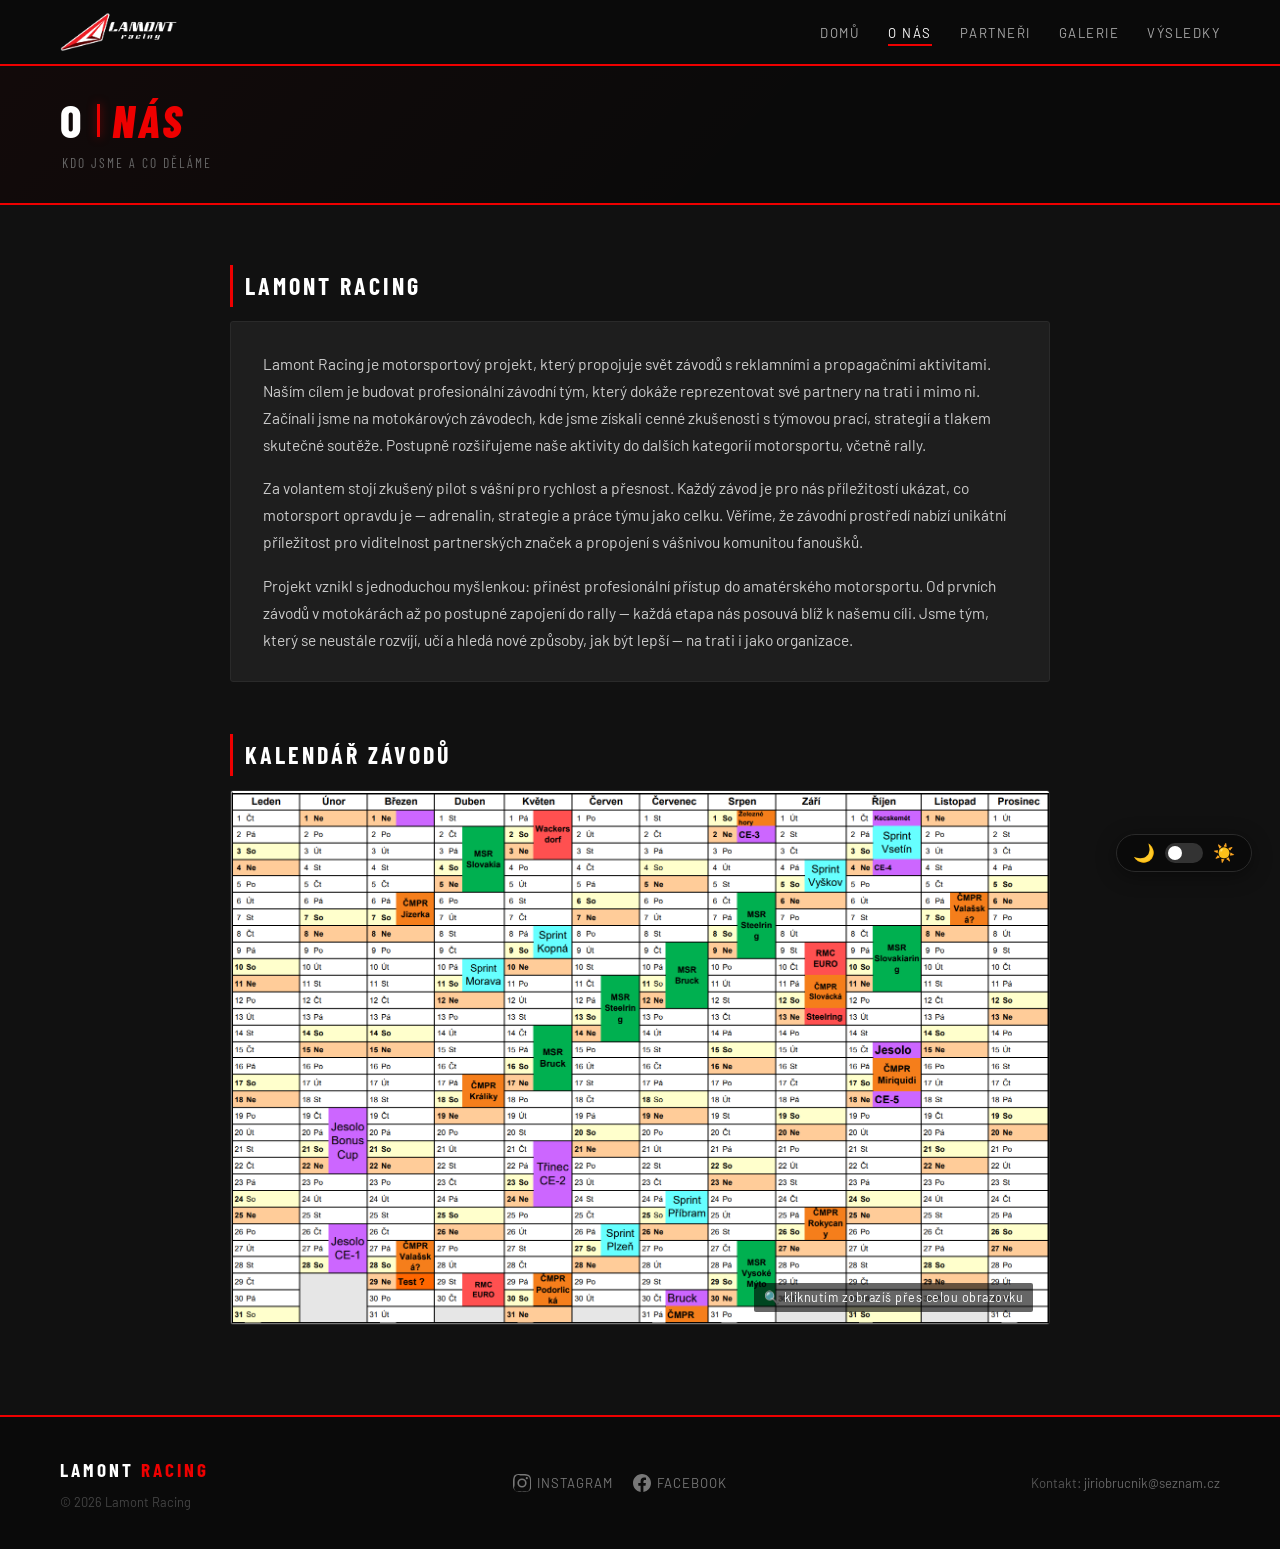
==== about.html @ 8351f604 "první nahrání webu" ====
<!DOCTYPE html>
<html lang="cs">
<head>
  <meta charset="UTF-8">
  <meta name="viewport" content="width=device-width, initial-scale=1.0">
  <title>O nás – Lamont Racing</title>
  <link rel="stylesheet" href="style.css">
</head>
<body>
<nav>
  <a href="index.html"><img src="images/lamont-logo.png" alt="Lamont Racing" class="nav-logo"></a>
  <ul><li><a href="index.html">Domů</a></li><li><a href="about.html">O nás</a></li><li><a href="partners.html">Partneři</a></li><li><a href="gallery.html">Galerie</a></li><li><a href="results.html">Výsledky</a></li></ul>
</nav>
<div class="page-hero">
  <div class="page-hero-inner">
    <div class="page-hero-label">Lamont Racing</div>
    <div class="page-hero-title">
      <span class="t-white">O</span>
      <span class="t-divider-small"></span>
      <span class="t-red">Nás</span>
    </div>
    <p class="page-hero-sub">Kdo jsme a co děláme</p>
  </div>
</div>
<section class="container">
  <div class="section-block fade-section">
    <h2>Lamont Racing</h2>
    <div class="preview-box">
      <p>Lamont Racing je motorsportový projekt, který propojuje svět závodů s reklamními a propagačními aktivitami. Naším cílem je budovat profesionální závodní tým, který dokáže reprezentovat své partnery na trati i mimo ni. Začínali jsme na motokárových závodech, kde jsme získali cenné zkušenosti s týmovou prací, strategií a tlakem skutečné soutěže. Postupně rozšiřujeme naše aktivity do dalších kategorií motorsportu, včetně rally.</p>
      <p>Za volantem stojí zkušený pilot s vášní pro rychlost a přesnost. Každý závod je pro nás příležitostí ukázat, co motorsport opravdu je — adrenalin, strategie a práce týmu jako celku. Věříme, že závodní prostředí nabízí unikátní příležitost pro viditelnost partnerských značek a propojení s vášnivou komunitou fanoušků.</p>
      <p>Projekt vznikl s jednoduchou myšlenkou: přinést profesionální přístup do amatérského motorsportu. Od prvních závodů v motokárách až po postupné zapojení do rally — každá etapa nás posouvá blíž k našemu cíli. Jsme tým, který se neustále rozvíjí, učí a hledá nové způsoby, jak být lepší — na trati i jako organizace.</p>
    </div>
  </div>
  <div class="section-block fade-section">
    <h2>Kalendář závodů</h2>
    <div class="calendar-image-wrap" id="calendarWrap">
      <img src="images/calendar.png" alt="Kalendář závodů" loading="lazy">
      <div class="calendar-zoom-hint">🔍 kliknutím zobrazíš přes celou obrazovku</div>
    </div>
  </div>
</section>
<div class="lightbox" id="calLightbox">
  <span class="lightbox-close" id="calClose">&times;</span>
  <img id="calLbImg" src="" alt="Kalendář závodů">
</div>
<footer>
  <div><div class="footer-brand">Lamont <span>Racing</span></div><div class="footer-copy" id="footerYear"></div></div>
  <div class="footer-links">
    <a class="footer-social" href="https://www.instagram.com/lamont.racing/" target="_blank" rel="noopener"><svg viewBox="0 0 24 24"><path d="M12 2.163c3.204 0 3.584.012 4.85.07 1.17.054 1.97.24 2.43.403a4.9 4.9 0 0 1 1.772 1.153 4.9 4.9 0 0 1 1.153 1.772c.163.46.349 1.26.403 2.43.058 1.266.07 1.646.07 4.85s-.012 3.584-.07 4.85c-.054 1.17-.24 1.97-.403 2.43a4.9 4.9 0 0 1-1.153 1.772 4.9 4.9 0 0 1-1.772 1.153c-.46.163-1.26.349-2.43.403-1.266.058-1.646.07-4.85.07s-3.584-.012-4.85-.07c-1.17-.054-1.97-.24-2.43-.403a4.9 4.9 0 0 1-1.772-1.153 4.9 4.9 0 0 1-1.153-1.772c-.163-.46-.349-1.26-.403-2.43C2.175 15.747 2.163 15.367 2.163 12s.012-3.584.07-4.85c.054-1.17.24-1.97.403-2.43A4.9 4.9 0 0 1 3.79 2.948a4.9 4.9 0 0 1 1.772-1.153c.46-.163 1.26-.349 2.43-.403C9.258 2.175 9.638 2.163 12 2.163zm0-2.163C8.756 0 8.332.014 7.052.072 5.775.131 4.902.333 4.14.63a7.07 7.07 0 0 0-2.546 1.66A7.07 7.07 0 0 0 .63 4.836C.333 5.598.131 6.471.072 7.748.014 9.028 0 9.452 0 12c0 2.548.014 2.972.072 4.252.059 1.277.261 2.15.558 2.912a7.07 7.07 0 0 0 1.664 2.546 7.07 7.07 0 0 0 2.546 1.664c.762.297 1.635.499 2.912.558C8.332 23.986 8.756 24 12 24s3.668-.014 4.948-.072c1.277-.059 2.15-.261 2.912-.558a7.07 7.07 0 0 0 2.546-1.664 7.07 7.07 0 0 0 1.664-2.546c.297-.762.499-1.635.558-2.912C23.986 15.668 24 15.244 24 12s-.014-3.668-.072-4.948c-.059-1.277-.261-2.15-.558-2.912a7.07 7.07 0 0 0-1.664-2.546A7.07 7.07 0 0 0 19.16.63C18.398.333 17.525.131 16.248.072 14.968.014 14.544 0 12 0zm0 5.838a6.162 6.162 0 1 0 0 12.324 6.162 6.162 0 0 0 0-12.324zm0 10.162a4 4 0 1 1 0-8 4 4 0 0 1 0 8zm6.406-11.845a1.44 1.44 0 1 0 0 2.88 1.44 1.44 0 0 0 0-2.88z"/></svg>Instagram</a>
    <a class="footer-social" href="https://www.facebook.com/lamontkartracing/" target="_blank" rel="noopener"><svg viewBox="0 0 24 24"><path d="M24 12.073C24 5.405 18.627 0 12 0S0 5.405 0 12.073C0 18.1 4.388 23.094 10.125 24v-8.437H7.078v-3.49h3.047V9.41c0-3.025 1.791-4.697 4.533-4.697 1.312 0 2.686.236 2.686.236v2.97h-1.514c-1.491 0-1.956.93-1.956 1.886v2.267h3.328l-.532 3.49h-2.796V24C19.612 23.094 24 18.1 24 12.073z"/></svg>Facebook</a>
  </div>
  <div class="footer-contact">Kontakt: <a href="mailto:jiriobrucnik@seznam.cz">jiriobrucnik@seznam.cz</a></div>
</footer>
<div class="theme-toggle" id="themeToggle"><span class="icon">🌙</span><div class="toggle-track"><div class="toggle-thumb"></div></div><span class="icon">☀️</span></div>
<script>
document.getElementById("footerYear").textContent = "© " + new Date().getFullYear() + " Lamont Racing";
const toggle = document.getElementById("themeToggle");
if (localStorage.getItem("theme") === "light") document.body.classList.add("light");
toggle.addEventListener("click", () => { document.body.classList.toggle("light"); localStorage.setItem("theme", document.body.classList.contains("light") ? "light" : "dark"); });
document.querySelectorAll("nav a").forEach(a => { if (a.href === location.href) a.classList.add("active"); });
const obs = new IntersectionObserver(entries => { entries.forEach(e => { if (e.isIntersecting) e.target.classList.add("visible"); }); }, { threshold: 0.1 });
document.querySelectorAll(".fade-section").forEach(el => obs.observe(el));
</script>
<script>
const calWrap = document.getElementById("calendarWrap");
const calLightbox = document.getElementById("calLightbox");
const calLbImg = document.getElementById("calLbImg");
calWrap.addEventListener("click", () => { calLbImg.src = calWrap.querySelector("img").src; calLightbox.classList.add("open"); document.body.style.overflow = "hidden"; });
document.getElementById("calClose").addEventListener("click", () => { calLightbox.classList.remove("open"); document.body.style.overflow = ""; });
calLightbox.addEventListener("click", e => { if (e.target === calLightbox) { calLightbox.classList.remove("open"); document.body.style.overflow = ""; } });
document.addEventListener("keydown", e => { if (e.key === "Escape") { calLightbox.classList.remove("open"); document.body.style.overflow = ""; } });
</script>
</body>
</html>
---- style.css ----
/* ===========================
   GOOGLE FONTS
=========================== */
@import url('https://fonts.googleapis.com/css2?family=Barlow+Condensed:ital,wght@0,400;0,600;0,700;0,800;1,700&family=Barlow:wght@300;400;500&display=swap');

/* ===========================
   CSS VARIABLES – DARK MODE
=========================== */
:root {
  --bg: #111;
  --bg-secondary: #0a0a0a;
  --bg-card: #1e1e1e;
  --border: #2a2a2a;
  --text: #ccc;
  --text-strong: #fff;
  --text-muted: #777;
  --accent: #e00;
  --nav-bg: #0a0a0a;
  --overlay-bg: rgba(0,0,0,0.48);
  --hero-text: #fff;
  --page-hero-bg: #0f0f0f;
  --btn-border: #444;
  --btn-text: #bbb;
  --partner-bg: #181818;
  --partner-img-bg: #252525;
  --section-alt-bg: #141414;
}

/* LIGHT MODE – světlé s racing nádechem */
body.light {
  --bg: #f0f0f0;
  --bg-secondary: #e2e2e2;
  --bg-card: #fff;
  --border: #d8d8d8;
  --text: #2a2a2a;
  --text-strong: #0a0a0a;
  --text-muted: #888;
  --accent: #cc0000;
  --nav-bg: #111;
  --overlay-bg: rgba(0,0,0,0.52);
  --hero-text: #fff;
  --page-hero-bg: #1a1a1a;
  --btn-border: #bbb;
  --btn-text: #222;
  --partner-bg: #fafafa;
  --partner-img-bg: #ebebeb;
  --section-alt-bg: #1a1a1a;
}

/* ===========================
   RESET & BASE
=========================== */
*, *::before, *::after { box-sizing: border-box; margin: 0; padding: 0; }
html { scroll-behavior: smooth; }
body {
  background-color: var(--bg);
  color: var(--text);
  font-family: 'Barlow', 'Segoe UI', sans-serif;
  font-size: 16px;
  line-height: 1.75;
  transition: background-color 0.35s ease, color 0.35s ease;
}

/* ===========================
   CUSTOM SCROLLBAR
=========================== */
::-webkit-scrollbar { width: 6px; }
::-webkit-scrollbar-track { background: var(--bg-secondary); }
::-webkit-scrollbar-thumb { background: #333; border-radius: 3px; }
::-webkit-scrollbar-thumb:hover { background: var(--accent); }
* { scrollbar-width: thin; scrollbar-color: #333 var(--bg-secondary); }

/* ===========================
   NAV
=========================== */
nav {
  display: flex;
  align-items: center;
  justify-content: space-between;
  padding: 12px 60px;
  background-color: var(--nav-bg);
  border-bottom: 2px solid var(--accent);
  position: sticky;
  top: 0;
  z-index: 200;
  transition: background-color 0.35s;
}

.nav-logo {
  height: 40px;
  width: auto;
  display: block;
  object-fit: contain;
}

nav ul { list-style: none; display: flex; gap: 28px; }

nav ul li a {
  color: #aaa;
  text-decoration: none;
  font-size: 0.82rem;
  letter-spacing: 1.5px;
  text-transform: uppercase;
  padding-bottom: 3px;
  border-bottom: 2px solid transparent;
  transition: color 0.2s, border-color 0.2s;
}

nav ul li a:hover { color: #fff; border-bottom-color: var(--accent); }
nav ul li a.active { color: #fff; border-bottom-color: var(--accent); }

/* ===========================
   HERO CAROUSEL
=========================== */
.hero-carousel {
  position: relative;
  width: 100%;
  height: 92vh;
  overflow: hidden;
  background: #000;
}

.hero-carousel img {
  position: absolute;
  inset: 0;
  width: 100%;
  height: 100%;
  object-fit: cover;
  opacity: 0;
  transition: opacity 1.4s ease;
}

.hero-carousel img.active { opacity: 1; }

/* Gradient dole — carousel plynule přechází do pozadí stránky */
.hero-carousel::after {
  content: '';
  position: absolute;
  bottom: 0;
  left: 0;
  right: 0;
  height: 80px;
  background: linear-gradient(to bottom, transparent 0%, var(--bg) 100%);
  z-index: 3;
  pointer-events: none;
  transition: background 0.35s;
}

.hero-overlay {
  position: absolute;
  inset: 0;
  display: flex;
  flex-direction: column;
  align-items: center;
  justify-content: center;
  text-align: center;
  background: var(--overlay-bg);
  z-index: 2;
  padding: 40px;
  overflow: hidden;
}

/* Dekorativní rok */
.hero-overlay::before {
  content: attr(data-year);
  position: absolute;
  font-family: 'Barlow Condensed', sans-serif;
  font-size: clamp(120px, 22vw, 260px);
  font-weight: 800;
  color: rgba(255,255,255,0.07);
  letter-spacing: -4px;
  top: 50%;
  left: 50%;
  transform: translate(-50%, -50%);
  pointer-events: none;
  user-select: none;
  white-space: nowrap;
}

/* ===========================
   HERO TITLE – F1 styl
   LAMONT | RACING vedle sebe
=========================== */
.hero-title {
  display: flex;
  align-items: baseline;
  gap: 0;
  position: relative;
  z-index: 1;
  margin-bottom: 12px;
  line-height: 1;
}

.hero-title .t-lamont {
  font-family: 'Barlow Condensed', sans-serif;
  font-size: clamp(3.5rem, 7.5vw, 6.2rem);
  font-weight: 800;
  color: #fff;
  text-transform: uppercase;
  letter-spacing: 6px;
  text-shadow: 0 2px 30px rgba(0,0,0,0.8);
}

/* Svislá červená čára mezi slovy */
.hero-title .t-divider {
  display: inline-block;
  width: 3px;
  height: clamp(2.8rem, 5.5vw, 4.8rem);
  background: var(--accent);
  margin: 0 16px;
  flex-shrink: 0;
  align-self: center;
  box-shadow: 0 0 12px rgba(220,0,0,0.7);
}

.hero-title .t-racing {
  font-family: 'Barlow Condensed', sans-serif;
  font-size: clamp(3.5rem, 7.5vw, 6.2rem);
  font-weight: 800;
  font-style: italic;
  color: var(--accent);
  text-transform: uppercase;
  letter-spacing: 4px;
  text-shadow: 0 2px 30px rgba(180,0,0,0.6);
}

.hero-subtitle {
  font-size: 0.85rem;
  color: rgba(255,255,255,0.65);
  letter-spacing: 4px;
  text-transform: uppercase;
  position: relative;
  z-index: 1;
  margin-bottom: 36px;
  font-family: 'Barlow Condensed', sans-serif;
  font-weight: 400;
}

/* Tenká červená linka pod titulkem */
.hero-title-underline {
  width: 80px;
  height: 2px;
  background: var(--accent);
  margin: 0 auto 20px;
  position: relative;
  z-index: 1;
  box-shadow: 0 0 10px rgba(220,0,0,0.5);
}

.carousel-dots {
  position: absolute;
  bottom: 40px;
  left: 50%;
  transform: translateX(-50%);
  display: flex;
  gap: 10px;
  z-index: 4;
}

.carousel-dots span {
  width: 28px;
  height: 3px;
  border-radius: 2px;
  background: rgba(255,255,255,0.25);
  cursor: pointer;
  transition: background 0.3s, width 0.3s;
}

.carousel-dots span.active {
  background: var(--accent);
  width: 44px;
  box-shadow: 0 0 8px rgba(220,0,0,0.6);
}

/* ===========================
   PAGE HERO (podstránky) — F1 styl
=========================== */
.page-hero {
  background: #0a0a0a;
  border-bottom: 2px solid var(--accent);
  padding: 32px 60px 28px;
  position: relative;
  overflow: hidden;
}

/* Dekorativní velké písmeno v pozadí */
.page-hero::before {
  content: '';
  position: absolute;
  inset: 0;
  background: linear-gradient(135deg, rgba(220,0,0,0.04) 0%, transparent 60%);
  pointer-events: none;
}

.page-hero-inner {
  position: relative;
  z-index: 1;
}

.page-hero-label {
  display: none;
}

.page-hero-title {
  display: flex;
  align-items: baseline;
  gap: 0;
  line-height: 1;
  margin-bottom: 8px;
}

.page-hero-title .t-white {
  font-family: 'Barlow Condensed', sans-serif;
  font-size: clamp(1.8rem, 3.8vw, 2.8rem);
  font-weight: 800;
  color: #fff;
  text-transform: uppercase;
  letter-spacing: 4px;
}

.page-hero-title .t-divider-small {
  display: inline-block;
  width: 3px;
  height: clamp(1.3rem, 2.8vw, 2.1rem);
  background: var(--accent);
  margin: 0 12px;
  flex-shrink: 0;
  align-self: center;
  box-shadow: 0 0 10px rgba(220,0,0,0.6);
}

.page-hero-title .t-red {
  font-family: 'Barlow Condensed', sans-serif;
  font-size: clamp(1.8rem, 3.8vw, 2.8rem);
  font-weight: 800;
  font-style: italic;
  color: var(--accent);
  text-transform: uppercase;
  letter-spacing: 3px;
}

.page-hero-sub {
  color: #666;
  font-size: 0.85rem;
  letter-spacing: 2px;
  text-transform: uppercase;
  font-family: 'Barlow Condensed', sans-serif;
  padding-left: 2px;
}

/* ===========================
   CONTAINER
=========================== */
.container {
  max-width: 900px;
  margin: 0 auto;
  padding: 60px 40px 90px;
  display: flex;
  flex-direction: column;
  gap: 52px;
}

/* ===========================
   SECTION BLOCK
=========================== */
.section-block { display: flex; flex-direction: column; gap: 14px; }

.section-block h2 {
  font-family: 'Barlow Condensed', sans-serif;
  font-size: 1.5rem;
  font-weight: 700;
  color: var(--text-strong);
  text-transform: uppercase;
  letter-spacing: 3px;
  border-left: 3px solid var(--accent);
  padding-left: 12px;
}

/* ===========================
   PREVIEW BOX
=========================== */
.preview-box {
  background: var(--bg-card);
  border: 1px solid var(--border);
  border-radius: 3px;
  padding: 28px 32px;
  display: flex;
  flex-direction: column;
  gap: 16px;
  transition: background-color 0.35s, border-color 0.35s;
}

.preview-box p { color: var(--text); font-size: 0.97rem; }

/* Light mode racing nádech — červená linka vlevo na preview-box */
body.light .preview-box {
  border-left: 3px solid var(--accent);
}

/* ===========================
   BUTTON
=========================== */
.button {
  display: inline-block;
  padding: 10px 26px;
  border: 1px solid var(--btn-border);
  color: var(--btn-text);
  text-decoration: none;
  font-size: 0.82rem;
  letter-spacing: 1.5px;
  text-transform: uppercase;
  transition: border-color 0.2s, color 0.2s, background 0.2s;
  align-self: flex-start;
}

.button:hover {
  border-color: var(--accent);
  color: var(--accent);
}

/* Hero tlačítko – pill, gradient, glow */
.button.center {
  align-self: center;
  margin-top: 4px;
  padding: 14px 46px;
  font-size: 0.88rem;
  font-family: 'Barlow Condensed', sans-serif;
  font-weight: 600;
  letter-spacing: 3px;
  color: #fff;
  border: none;
  border-radius: 50px;
  background: linear-gradient(135deg, #aa0000 0%, #ee0000 60%, #ff4444 100%);
  box-shadow: 0 4px 28px rgba(220,0,0,0.45), 0 1px 4px rgba(0,0,0,0.5);
  position: relative;
  z-index: 1;
  overflow: hidden;
  transition: box-shadow 0.3s ease, transform 0.2s ease;
}

.button.center::after {
  content: '';
  position: absolute;
  inset: 0;
  background: linear-gradient(135deg, rgba(255,255,255,0.15) 0%, rgba(255,255,255,0) 55%);
  border-radius: 50px;
  opacity: 0;
  transition: opacity 0.3s;
}

.button.center:hover {
  box-shadow: 0 8px 40px rgba(220,0,0,0.75), 0 2px 8px rgba(0,0,0,0.5);
  transform: translateY(-2px);
  color: #fff;
  border: none;
}

.button.center:hover::after { opacity: 1; }

/* ===========================
   PARTNERS
=========================== */
.partners-grid {
  display: grid;
  grid-template-columns: 1fr 1fr;
  gap: 28px;
}

.partner-card {
  background: var(--partner-bg);
  border: 1px solid var(--border);
  border-radius: 3px;
  padding: 28px 24px;
  display: flex;
  flex-direction: column;
  align-items: center;
  gap: 14px;
  transition: background-color 0.35s, border-color 0.25s, transform 0.25s;
}

.partner-card:hover {
  border-color: var(--accent);
  transform: translateY(-3px);
}

.partner-logo-img {
  display: block;
  max-height: 70px;
  max-width: 180px;
  width: auto;
  object-fit: contain;
  filter: brightness(0) invert(1);
  transition: filter 0.35s;
}

body.light .partner-logo-img { filter: none; }

.partner-card h3 {
  font-family: 'Barlow Condensed', sans-serif;
  font-size: 1.4rem;
  font-weight: 700;
  color: var(--text-strong);
  text-transform: uppercase;
  letter-spacing: 3px;
  border-bottom: 1px solid var(--border);
  padding-bottom: 10px;
  width: 100%;
  text-align: center;
}

.partner-card p { color: var(--text); font-size: 0.94rem; line-height: 1.7; width: 100%; }
.partner-logos { display: flex; gap: 10px; flex-wrap: wrap; width: 100%; }

.partner-logo-placeholder {
  width: 80px; height: 60px;
  background: var(--partner-img-bg);
  border: 1px solid var(--border);
  border-radius: 3px;
  display: flex;
  align-items: center;
  justify-content: center;
  font-size: 0.72rem;
  color: var(--text-muted);
  letter-spacing: 0.5px;
}

/* ===========================
   GALLERY
=========================== */
.gallery-wall { columns: 3; column-gap: 12px; }

.gallery-wall .gallery-item {
  break-inside: avoid;
  margin-bottom: 12px;
  cursor: zoom-in;
  position: relative;
  overflow: hidden;
  border-radius: 3px;
  background: var(--bg-card);
}

.gallery-wall .gallery-item::before {
  content: '';
  position: absolute;
  top: 0; left: 0; right: 0;
  height: 2px;
  background: var(--accent);
  transform: scaleX(0);
  transform-origin: left;
  transition: transform 0.3s ease;
  z-index: 2;
}

.gallery-wall .gallery-item:hover::before { transform: scaleX(1); }

.gallery-wall .gallery-item img {
  width: 100%;
  display: block;
  min-height: 120px;
  transition: transform 0.4s ease, filter 0.4s ease;
  filter: brightness(0.85) saturate(0.9);
}

.gallery-wall .gallery-item:hover img {
  transform: scale(1.05);
  filter: brightness(1) saturate(1.1);
}

/* ===========================
   LIGHTBOX
=========================== */
.lightbox {
  display: none;
  position: fixed;
  inset: 0;
  background: rgba(0,0,0,0.93);
  z-index: 1000;
  align-items: center;
  justify-content: center;
}

.lightbox.open { display: flex; }

.lightbox img {
  max-width: 90vw;
  max-height: 88vh;
  object-fit: contain;
  border-radius: 3px;
  box-shadow: 0 0 60px rgba(0,0,0,0.8);
}

.lightbox-close {
  position: absolute;
  top: 20px; right: 28px;
  color: #fff; font-size: 2rem;
  cursor: pointer; opacity: 0.7;
  transition: opacity 0.2s, color 0.2s;
}
.lightbox-close:hover { opacity: 1; color: var(--accent); }

.lightbox-arrow {
  position: absolute;
  top: 50%;
  transform: translateY(-50%);
  background: rgba(255,255,255,0.08);
  border: 1px solid rgba(255,255,255,0.15);
  color: #fff;
  width: 50px; height: 50px;
  display: flex; align-items: center; justify-content: center;
  font-size: 1.4rem;
  cursor: pointer;
  border-radius: 2px;
  transition: background 0.2s, border-color 0.2s;
  z-index: 2;
}
.lightbox-arrow:hover { background: var(--accent); border-color: var(--accent); }
.lightbox-arrow.prev { left: 24px; }
.lightbox-arrow.next { right: 24px; }

/* ===========================
   CALENDAR
=========================== */
.calendar-section {
  display: flex;
  flex-direction: column;
  align-items: center;
  gap: 28px;
  padding: 40px;
  max-width: 960px;
  margin: 0 auto;
}

.calendar-intro { width: 100%; }

.calendar-intro h2 {
  font-family: 'Barlow Condensed', sans-serif;
  font-size: 1.5rem;
  font-weight: 700;
  color: var(--text-strong);
  text-transform: uppercase;
  letter-spacing: 3px;
  border-left: 3px solid var(--accent);
  padding-left: 12px;
  margin-bottom: 10px;
}

.calendar-intro p { color: var(--text); font-size: 0.96rem; margin-left: 15px; }

.calendar-image-wrap {
  width: 100%;
  cursor: zoom-in;
  border: 1px solid var(--border);
  border-radius: 3px;
  overflow: hidden;
  position: relative;
}

.calendar-image-wrap img { width: 100%; display: block; transition: transform 0.4s ease; }
.calendar-image-wrap:hover img { transform: scale(1.01); }

.calendar-zoom-hint {
  position: absolute;
  bottom: 12px; right: 16px;
  background: rgba(0,0,0,0.6);
  color: #fff; font-size: 0.78rem;
  padding: 4px 10px; border-radius: 2px;
  letter-spacing: 0.5px; pointer-events: none;
}

/* ===========================
   THEME TOGGLE
=========================== */
.theme-toggle {
  position: fixed;
  bottom: 28px; right: 28px;
  z-index: 500;
  background: var(--nav-bg);
  border: 1px solid var(--border);
  border-radius: 50px;
  padding: 8px 16px;
  display: flex;
  align-items: center;
  gap: 10px;
  cursor: pointer;
  box-shadow: 0 4px 20px rgba(0,0,0,0.4);
  transition: background 0.3s, border-color 0.3s;
  user-select: none;
}

.theme-toggle:hover { border-color: var(--accent); }
.theme-toggle .icon { font-size: 1.1rem; line-height: 1; }

.theme-toggle .toggle-track {
  width: 38px; height: 20px;
  background: #333;
  border-radius: 20px;
  position: relative;
  transition: background 0.3s;
}

body.light .theme-toggle .toggle-track { background: var(--accent); }

.theme-toggle .toggle-thumb {
  position: absolute;
  top: 3px; left: 3px;
  width: 14px; height: 14px;
  background: #fff;
  border-radius: 50%;
  transition: transform 0.3s;
}

body.light .theme-toggle .toggle-thumb { transform: translateX(18px); }

/* ===========================
   FOOTER
=========================== */
footer {
  background: #0a0a0a;
  border-top: 2px solid var(--accent);
  padding: 36px 60px;
  display: flex;
  align-items: center;
  justify-content: space-between;
  flex-wrap: wrap;
  gap: 20px;
}

.footer-brand {
  font-family: 'Barlow Condensed', sans-serif;
  font-size: 1.2rem; font-weight: 700;
  color: #fff; letter-spacing: 3px;
  text-transform: uppercase;
}

.footer-brand span { color: var(--accent); }
.footer-copy { color: #444; font-size: 0.8rem; margin-top: 4px; }
.footer-links { display: flex; align-items: center; gap: 20px; }

.footer-social {
  display: flex; align-items: center; gap: 6px;
  color: #777; text-decoration: none;
  font-size: 0.82rem; letter-spacing: 1px;
  text-transform: uppercase;
  transition: color 0.2s;
}

.footer-social svg { width: 18px; height: 18px; fill: currentColor; flex-shrink: 0; }
.footer-social:hover { color: var(--accent); }
.footer-contact { color: #555; font-size: 0.82rem; }
.footer-contact a { color: #666; text-decoration: none; transition: color 0.2s; }
.footer-contact a:hover { color: var(--accent); }

/* ===========================
   FADE-IN
=========================== */
.fade-section {
  opacity: 0;
  transform: translateY(22px);
  transition: opacity 0.65s ease, transform 0.65s ease;
}
.fade-section.visible { opacity: 1; transform: translateY(0); }


/* ===========================
   RESULTS – přepínač sezón
=========================== */
.results-section {
  max-width: 860px;
  margin: 0 auto;
  padding: 52px 40px 90px;
  display: flex;
  flex-direction: column;
  gap: 40px;
}

.season-filter {
  display: flex;
  gap: 10px;
  flex-wrap: wrap;
}

.season-btn {
  background: transparent;
  border: 1px solid #444;
  color: #777;
  font-family: 'Barlow Condensed', sans-serif;
  font-size: 0.95rem;
  font-weight: 600;
  letter-spacing: 2px;
  text-transform: uppercase;
  padding: 8px 24px;
  cursor: pointer;
  border-radius: 2px;
  transition: border-color 0.2s, color 0.2s, background 0.2s;
}

.season-btn:hover {
  border-color: var(--accent);
  color: #fff;
}

.season-btn.active {
  background: var(--accent);
  border-color: var(--accent);
  color: #fff;
  box-shadow: 0 2px 16px rgba(220,0,0,0.35);
}

body.light .season-btn {
  border-color: #ccc;
  color: #888;
}

body.light .season-btn:hover {
  border-color: var(--accent);
  color: var(--accent);
}

body.light .season-btn.active {
  background: var(--accent);
  border-color: var(--accent);
  color: #fff;
}

/* ===========================
   RESULTS – skrytá sezóna
=========================== */
.season-group { display: flex; flex-direction: column; gap: 32px; }
.season-group.hidden { display: none; }

/* ===========================
   RACE CARD
=========================== */
.race-card {
  background: var(--bg-card);
  border: 1px solid var(--border);
  border-left: 3px solid var(--accent);
  border-radius: 3px;
  overflow: hidden;
  transition: border-color 0.25s, transform 0.25s, box-shadow 0.25s;
}

.race-card:hover {
  transform: translateY(-2px);
  box-shadow: 0 6px 28px rgba(0,0,0,0.3);
}

body.light .race-card:hover {
  box-shadow: 0 6px 28px rgba(0,0,0,0.1);
}

.race-card-header {
  padding: 22px 28px 16px;
  border-bottom: 1px solid var(--border);
}

.race-meta {
  display: flex;
  align-items: center;
  gap: 12px;
  margin-bottom: 8px;
}

.race-date {
  font-family: 'Barlow Condensed', sans-serif;
  font-size: 0.82rem;
  letter-spacing: 1.5px;
  color: var(--text-muted);
  text-transform: uppercase;
}

.race-season-tag {
  font-family: 'Barlow Condensed', sans-serif;
  font-size: 0.72rem;
  font-weight: 700;
  letter-spacing: 2px;
  color: var(--accent);
  border: 1px solid var(--accent);
  padding: 1px 8px;
  border-radius: 2px;
}

.race-title {
  font-family: 'Barlow Condensed', sans-serif;
  font-size: 1.45rem;
  font-weight: 700;
  color: var(--text-strong);
  text-transform: uppercase;
  letter-spacing: 2px;
  margin-bottom: 4px;
}

.race-location {
  font-size: 0.84rem;
  color: var(--text-muted);
  letter-spacing: 0.5px;
}

.race-card-body {
  padding: 20px 28px 24px;
  display: flex;
  flex-direction: column;
  gap: 18px;
}

.race-text {
  color: var(--text);
  font-size: 0.97rem;
  line-height: 1.75;
}

.race-photos {
  display: grid;
  grid-template-columns: repeat(auto-fill, minmax(180px, 1fr));
  gap: 8px;
}

.race-photos img {
  width: 100%;
  aspect-ratio: 4/3;
  object-fit: cover;
  border-radius: 2px;
  filter: brightness(0.88) saturate(0.9);
  transition: filter 0.3s, transform 0.3s;
  cursor: zoom-in;
}

.race-photos img:hover {
  filter: brightness(1) saturate(1.1);
  transform: scale(1.02);
}

@media (max-width: 768px) {
  .results-section { padding: 36px 20px 60px; }
  .race-card-header { padding: 18px 18px 14px; }
  .race-card-body { padding: 16px 18px 20px; }
  .race-photos { grid-template-columns: repeat(2, 1fr); }
}


/* ===========================
   RACE RESULTS TABULKA
=========================== */
.race-results {
  display: flex;
  flex-direction: column;
  gap: 0;
  border: 1px solid var(--border);
  border-radius: 3px;
  overflow: hidden;
}

.race-result-row {
  display: flex;
  justify-content: space-between;
  align-items: center;
  padding: 8px 16px;
  border-bottom: 1px solid var(--border);
  font-size: 0.88rem;
  transition: background 0.2s;
}

.race-result-row:last-child { border-bottom: none; }
.race-result-row:nth-child(even) { background: rgba(255,255,255,0.02); }
body.light .race-result-row:nth-child(even) { background: rgba(0,0,0,0.03); }

.race-result-row.highlight {
  background: rgba(220,0,0,0.08);
  border-left: 3px solid var(--accent);
}

.rr-label {
  font-family: 'Barlow Condensed', sans-serif;
  font-weight: 600;
  letter-spacing: 1px;
  text-transform: uppercase;
  color: var(--text-muted);
  font-size: 0.8rem;
  min-width: 120px;
}

.rr-value {
  color: var(--text);
  text-align: right;
}

.rr-value strong {
  color: var(--accent);
  font-weight: 700;
}

.race-thanks {
  font-size: 0.82rem !important;
  color: var(--text-muted) !important;
  border-top: 1px solid var(--border);
  padding-top: 12px;
  line-height: 1.6 !important;
}

/* ===========================
   GALLERY SORT
=========================== */
.gallery-sort {
  display: flex;
  align-items: center;
  gap: 10px;
  margin-bottom: 4px;
}

.gallery-sort-label {
  font-family: 'Barlow Condensed', sans-serif;
  font-size: 0.8rem;
  letter-spacing: 1.5px;
  text-transform: uppercase;
  color: var(--text-muted);
}

.gallery-sort-btn {
  background: transparent;
  border: 1px solid #444;
  color: #777;
  font-family: 'Barlow Condensed', sans-serif;
  font-size: 0.82rem;
  font-weight: 600;
  letter-spacing: 1.5px;
  text-transform: uppercase;
  padding: 5px 16px;
  cursor: pointer;
  border-radius: 2px;
  transition: border-color 0.2s, color 0.2s, background 0.2s;
}

.gallery-sort-btn:hover { border-color: var(--accent); color: #fff; }
.gallery-sort-btn.active { background: var(--accent); border-color: var(--accent); color: #fff; }

body.light .gallery-sort-btn { border-color: #ccc; color: #888; }
body.light .gallery-sort-btn:hover { border-color: var(--accent); color: var(--accent); }
body.light .gallery-sort-btn.active { background: var(--accent); border-color: var(--accent); color: #fff; }

/* ===========================
   RESPONSIVE
=========================== */
@media (max-width: 768px) {
  nav { flex-direction: column; align-items: flex-start; padding: 14px 24px; gap: 12px; }
  nav ul { flex-wrap: wrap; gap: 14px; }
  .container { padding: 20px 20px 60px; }
  .page-hero { padding: 40px 24px 30px; }
  .page-hero h1 { font-size: 1.8rem; }
  .hero-title .t-lamont,
  .hero-title .t-racing { font-size: 2.8rem; }
  .hero-title .t-divider { margin: 0 10px; }
  .partners-grid { grid-template-columns: 1fr; }
  .gallery-wall { columns: 2; }
  .calendar-section { padding: 24px 20px; }
  .theme-toggle { bottom: 18px; right: 18px; }
  footer { flex-direction: column; align-items: flex-start; padding: 28px 24px; gap: 16px; }
}

@media (max-width: 480px) {
  .gallery-wall { columns: 1; }
  .hero-title { flex-direction: column; align-items: center; gap: 4px; }
  .hero-title .t-divider { width: 60px; height: 3px; margin: 4px 0; }
}
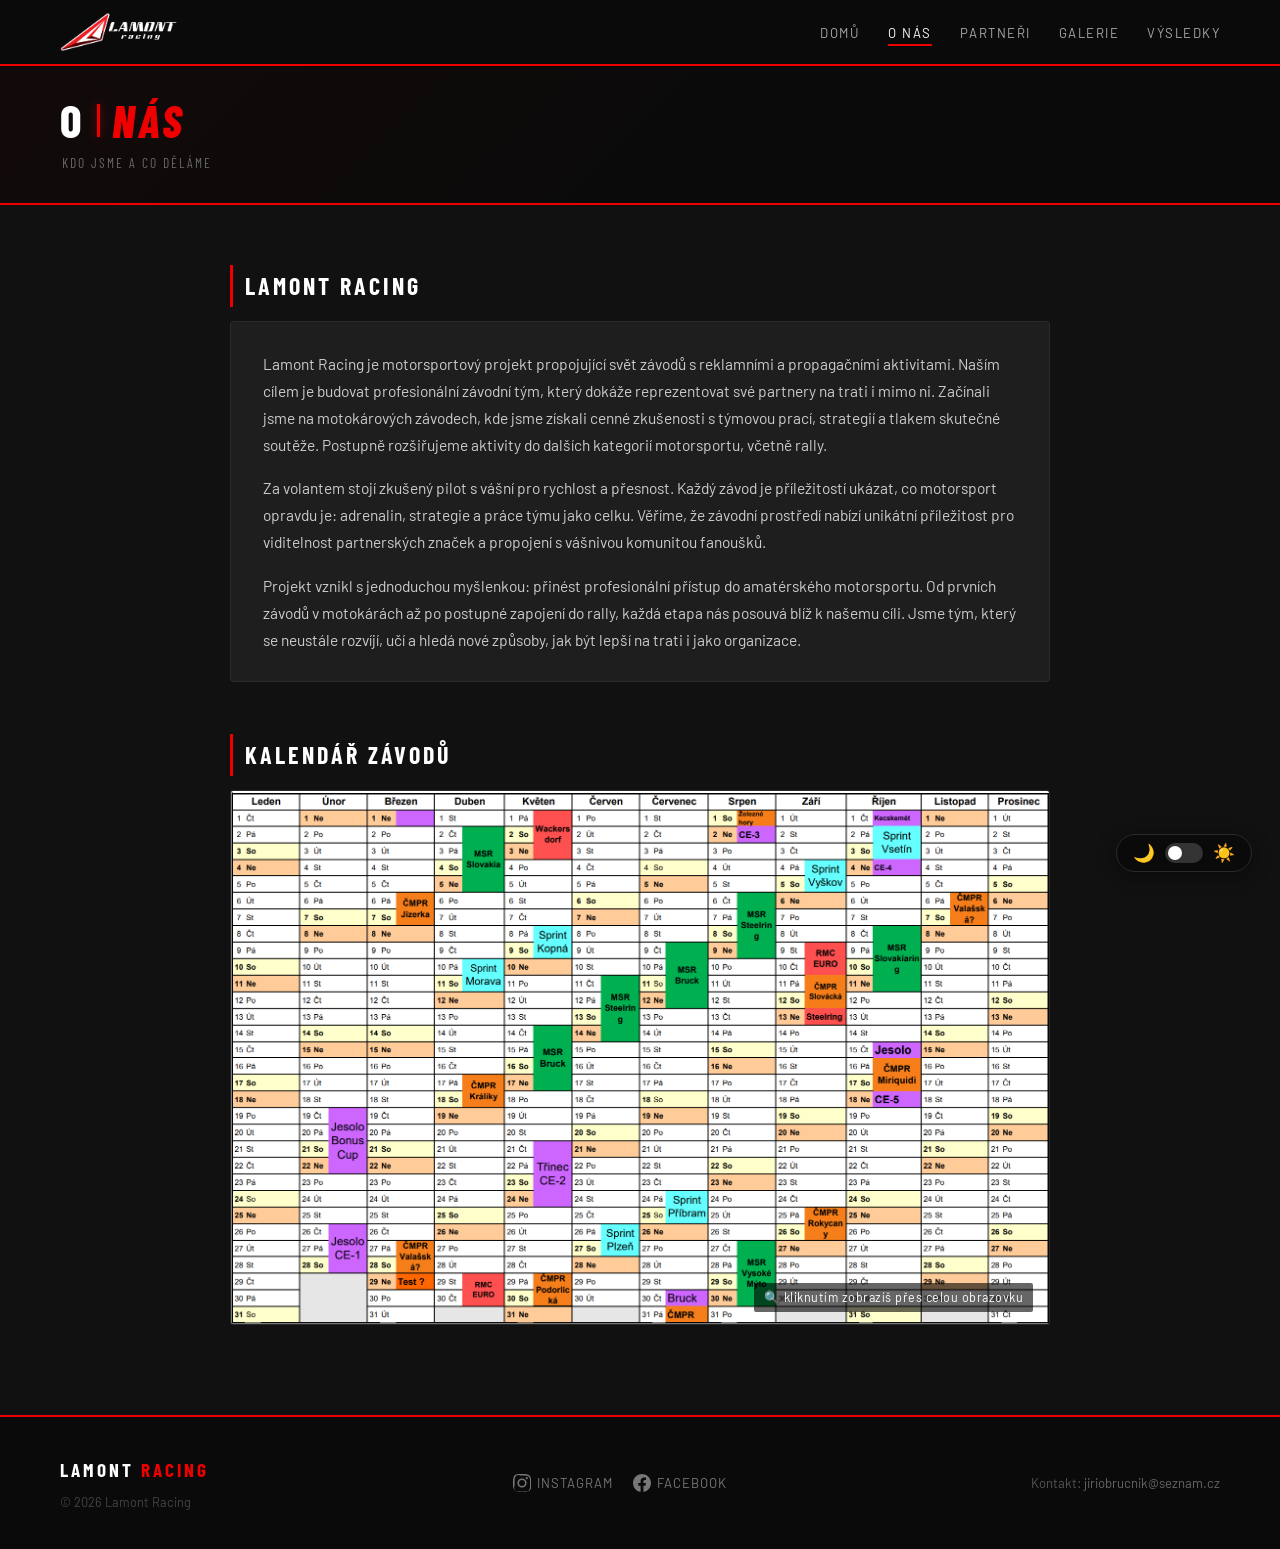
==== commit 747f36d3: "v2 text-partneri,fotky partneři fotky pod partnery, upraveni jejich textu" ====
--- a/about.html
+++ b/about.html
@@ -9,7 +9,13 @@
 <body>
 <nav>
   <a href="index.html"><img src="images/lamont-logo.png" alt="Lamont Racing" class="nav-logo"></a>
-  <ul><li><a href="index.html">Domů</a></li><li><a href="about.html">O nás</a></li><li><a href="partners.html">Partneři</a></li><li><a href="gallery.html">Galerie</a></li><li><a href="results.html">Výsledky</a></li></ul>
+  <ul>
+    <li><a href="index.html">Domů</a></li>
+    <li><a href="about.html">O nás</a></li>
+    <li><a href="partners.html">Partneři</a></li>
+    <li><a href="gallery.html">Galerie</a></li>
+    <li><a href="results.html">Výsledky</a></li>
+  </ul>
 </nav>
 <div class="page-hero">
   <div class="page-hero-inner">
@@ -26,9 +32,9 @@
   <div class="section-block fade-section">
     <h2>Lamont Racing</h2>
     <div class="preview-box">
-      <p>Lamont Racing je motorsportový projekt, který propojuje svět závodů s reklamními a propagačními aktivitami. Naším cílem je budovat profesionální závodní tým, který dokáže reprezentovat své partnery na trati i mimo ni. Začínali jsme na motokárových závodech, kde jsme získali cenné zkušenosti s týmovou prací, strategií a tlakem skutečné soutěže. Postupně rozšiřujeme naše aktivity do dalších kategorií motorsportu, včetně rally.</p>
-      <p>Za volantem stojí zkušený pilot s vášní pro rychlost a přesnost. Každý závod je pro nás příležitostí ukázat, co motorsport opravdu je — adrenalin, strategie a práce týmu jako celku. Věříme, že závodní prostředí nabízí unikátní příležitost pro viditelnost partnerských značek a propojení s vášnivou komunitou fanoušků.</p>
-      <p>Projekt vznikl s jednoduchou myšlenkou: přinést profesionální přístup do amatérského motorsportu. Od prvních závodů v motokárách až po postupné zapojení do rally — každá etapa nás posouvá blíž k našemu cíli. Jsme tým, který se neustále rozvíjí, učí a hledá nové způsoby, jak být lepší — na trati i jako organizace.</p>
+      <p>Lamont Racing je motorsportový projekt propojující svět závodů s reklamními a propagačními aktivitami. Naším cílem je budovat profesionální závodní tým, který dokáže reprezentovat své partnery na trati i mimo ni. Začínali jsme na motokárových závodech, kde jsme získali cenné zkušenosti s týmovou prací, strategií a tlakem skutečné soutěže. Postupně rozšiřujeme aktivity do dalších kategorií motorsportu, včetně rally.</p>
+      <p>Za volantem stojí zkušený pilot s vášní pro rychlost a přesnost. Každý závod je příležitostí ukázat, co motorsport opravdu je: adrenalin, strategie a práce týmu jako celku. Věříme, že závodní prostředí nabízí unikátní příležitost pro viditelnost partnerských značek a propojení s vášnivou komunitou fanoušků.</p>
+      <p>Projekt vznikl s jednoduchou myšlenkou: přinést profesionální přístup do amatérského motorsportu. Od prvních závodů v motokárách až po postupné zapojení do rally, každá etapa nás posouvá blíž k našemu cíli. Jsme tým, který se neustále rozvíjí, učí a hledá nové způsoby, jak být lepší na trati i jako organizace.</p>
     </div>
   </div>
   <div class="section-block fade-section">
@@ -44,31 +50,53 @@
   <img id="calLbImg" src="" alt="Kalendář závodů">
 </div>
 <footer>
-  <div><div class="footer-brand">Lamont <span>Racing</span></div><div class="footer-copy" id="footerYear"></div></div>
+  <div>
+    <div class="footer-brand">Lamont <span>Racing</span></div>
+    <div class="footer-copy" id="footerYear"></div>
+  </div>
   <div class="footer-links">
     <a class="footer-social" href="https://www.instagram.com/lamont.racing/" target="_blank" rel="noopener"><svg viewBox="0 0 24 24"><path d="M12 2.163c3.204 0 3.584.012 4.85.07 1.17.054 1.97.24 2.43.403a4.9 4.9 0 0 1 1.772 1.153 4.9 4.9 0 0 1 1.153 1.772c.163.46.349 1.26.403 2.43.058 1.266.07 1.646.07 4.85s-.012 3.584-.07 4.85c-.054 1.17-.24 1.97-.403 2.43a4.9 4.9 0 0 1-1.153 1.772 4.9 4.9 0 0 1-1.772 1.153c-.46.163-1.26.349-2.43.403-1.266.058-1.646.07-4.85.07s-3.584-.012-4.85-.07c-1.17-.054-1.97-.24-2.43-.403a4.9 4.9 0 0 1-1.772-1.153 4.9 4.9 0 0 1-1.153-1.772c-.163-.46-.349-1.26-.403-2.43C2.175 15.747 2.163 15.367 2.163 12s.012-3.584.07-4.85c.054-1.17.24-1.97.403-2.43A4.9 4.9 0 0 1 3.79 2.948a4.9 4.9 0 0 1 1.772-1.153c.46-.163 1.26-.349 2.43-.403C9.258 2.175 9.638 2.163 12 2.163zm0-2.163C8.756 0 8.332.014 7.052.072 5.775.131 4.902.333 4.14.63a7.07 7.07 0 0 0-2.546 1.66A7.07 7.07 0 0 0 .63 4.836C.333 5.598.131 6.471.072 7.748.014 9.028 0 9.452 0 12c0 2.548.014 2.972.072 4.252.059 1.277.261 2.15.558 2.912a7.07 7.07 0 0 0 1.664 2.546 7.07 7.07 0 0 0 2.546 1.664c.762.297 1.635.499 2.912.558C8.332 23.986 8.756 24 12 24s3.668-.014 4.948-.072c1.277-.059 2.15-.261 2.912-.558a7.07 7.07 0 0 0 2.546-1.664 7.07 7.07 0 0 0 1.664-2.546c.297-.762.499-1.635.558-2.912C23.986 15.668 24 15.244 24 12s-.014-3.668-.072-4.948c-.059-1.277-.261-2.15-.558-2.912a7.07 7.07 0 0 0-1.664-2.546A7.07 7.07 0 0 0 19.16.63C18.398.333 17.525.131 16.248.072 14.968.014 14.544 0 12 0zm0 5.838a6.162 6.162 0 1 0 0 12.324 6.162 6.162 0 0 0 0-12.324zm0 10.162a4 4 0 1 1 0-8 4 4 0 0 1 0 8zm6.406-11.845a1.44 1.44 0 1 0 0 2.88 1.44 1.44 0 0 0 0-2.88z"/></svg>Instagram</a>
     <a class="footer-social" href="https://www.facebook.com/lamontkartracing/" target="_blank" rel="noopener"><svg viewBox="0 0 24 24"><path d="M24 12.073C24 5.405 18.627 0 12 0S0 5.405 0 12.073C0 18.1 4.388 23.094 10.125 24v-8.437H7.078v-3.49h3.047V9.41c0-3.025 1.791-4.697 4.533-4.697 1.312 0 2.686.236 2.686.236v2.97h-1.514c-1.491 0-1.956.93-1.956 1.886v2.267h3.328l-.532 3.49h-2.796V24C19.612 23.094 24 18.1 24 12.073z"/></svg>Facebook</a>
   </div>
   <div class="footer-contact">Kontakt: <a href="mailto:jiriobrucnik@seznam.cz">jiriobrucnik@seznam.cz</a></div>
 </footer>
-<div class="theme-toggle" id="themeToggle"><span class="icon">🌙</span><div class="toggle-track"><div class="toggle-thumb"></div></div><span class="icon">☀️</span></div>
+<div class="theme-toggle" id="themeToggle">
+  <span class="icon">🌙</span><div class="toggle-track"><div class="toggle-thumb"></div></div><span class="icon">☀️</span>
+</div>
 <script>
-document.getElementById("footerYear").textContent = "© " + new Date().getFullYear() + " Lamont Racing";
-const toggle = document.getElementById("themeToggle");
-if (localStorage.getItem("theme") === "light") document.body.classList.add("light");
-toggle.addEventListener("click", () => { document.body.classList.toggle("light"); localStorage.setItem("theme", document.body.classList.contains("light") ? "light" : "dark"); });
-document.querySelectorAll("nav a").forEach(a => { if (a.href === location.href) a.classList.add("active"); });
-const obs = new IntersectionObserver(entries => { entries.forEach(e => { if (e.isIntersecting) e.target.classList.add("visible"); }); }, { threshold: 0.1 });
-document.querySelectorAll(".fade-section").forEach(el => obs.observe(el));
+document.addEventListener('DOMContentLoaded', function() {
+  document.getElementById("footerYear").textContent = "© " + new Date().getFullYear() + " Lamont Racing";
+  const toggle = document.getElementById("themeToggle");
+  if (localStorage.getItem("theme") === "light") document.body.classList.add("light");
+  toggle.addEventListener("click", () => {
+    document.body.classList.toggle("light");
+    localStorage.setItem("theme", document.body.classList.contains("light") ? "light" : "dark");
+  });
+  document.querySelectorAll("nav a").forEach(a => { if (a.href === location.href) a.classList.add("active"); });
+  const obs = new IntersectionObserver(entries => {
+    entries.forEach(e => { if (e.isIntersecting) e.target.classList.add("visible"); });
+  }, { threshold: 0.05 });
+  document.querySelectorAll(".fade-section").forEach(el => obs.observe(el));
+});
 </script>
 <script>
-const calWrap = document.getElementById("calendarWrap");
-const calLightbox = document.getElementById("calLightbox");
-const calLbImg = document.getElementById("calLbImg");
-calWrap.addEventListener("click", () => { calLbImg.src = calWrap.querySelector("img").src; calLightbox.classList.add("open"); document.body.style.overflow = "hidden"; });
-document.getElementById("calClose").addEventListener("click", () => { calLightbox.classList.remove("open"); document.body.style.overflow = ""; });
-calLightbox.addEventListener("click", e => { if (e.target === calLightbox) { calLightbox.classList.remove("open"); document.body.style.overflow = ""; } });
-document.addEventListener("keydown", e => { if (e.key === "Escape") { calLightbox.classList.remove("open"); document.body.style.overflow = ""; } });
+document.addEventListener('DOMContentLoaded', function() {
+  const calWrap = document.getElementById("calendarWrap");
+  const calLightbox = document.getElementById("calLightbox");
+  const calLbImg = document.getElementById("calLbImg");
+  calWrap.addEventListener("click", () => {
+    calLbImg.src = calWrap.querySelector("img").src;
+    calLightbox.classList.add("open");
+    document.body.style.overflow = "hidden";
+  });
+  document.getElementById("calClose").addEventListener("click", () => {
+    calLightbox.classList.remove("open");
+    document.body.style.overflow = "";
+  });
+  calLightbox.addEventListener("click", e => {
+    if (e.target === calLightbox) { calLightbox.classList.remove("open"); document.body.style.overflow = ""; }
+  });
+});
 </script>
 </body>
 </html>
--- a/style.css
+++ b/style.css
@@ -1037,6 +1037,101 @@
 body.light .gallery-sort-btn:hover { border-color: var(--accent); color: var(--accent); }
 body.light .gallery-sort-btn.active { background: var(--accent); border-color: var(--accent); color: #fff; }
 
+
+
+/* ===========================
+   PARTNERS GRID (vedle sebe)
+=========================== */
+.partners-grid {
+  display: grid;
+  grid-template-columns: 1fr 1fr;
+  gap: 40px;
+  align-items: start;
+}
+
+.partner-block {
+  background: var(--bg-card);
+  border: 1px solid var(--border);
+  border-top: 3px solid var(--accent);
+  border-radius: 2px;
+  padding: 32px 28px;
+}
+
+.partner-block h2 {
+  font-size: 1.6rem;
+  margin: 8px 0 14px;
+  color: var(--text);
+}
+
+.partner-block p {
+  font-size: 0.9rem;
+  line-height: 1.7;
+  color: var(--text);
+  margin-bottom: 12px;
+}
+
+.partner-photos-manual {
+  display: grid;
+  grid-template-columns: repeat(3, 1fr);
+  gap: 8px;
+  margin-top: 20px;
+}
+
+.partner-photos-manual img {
+  width: 100%;
+  aspect-ratio: 4/3;
+  object-fit: cover;
+  border-radius: 2px;
+  cursor: zoom-in;
+  transition: opacity 0.2s;
+}
+
+.partner-photos-manual img:hover { opacity: 0.85; }
+
+@media (max-width: 700px) {
+  .partners-grid { grid-template-columns: 1fr; }
+  .partner-photos-manual { grid-template-columns: repeat(2, 1fr); }
+}
+
+/* ===========================
+   PARTNER BADGE
+=========================== */
+.partner-badge {
+  display: inline-block;
+  font-family: 'Barlow Condensed', sans-serif;
+  font-size: 0.72rem;
+  font-weight: 700;
+  letter-spacing: 2px;
+  text-transform: uppercase;
+  color: #fff;
+  background: var(--accent);
+  padding: 3px 12px;
+  border-radius: 2px;
+  margin-bottom: 10px;
+}
+
+.partner-badge--gold {
+  background: linear-gradient(135deg, #b8860b, #daa520);
+  color: #111;
+}
+
+.partner-link {
+  display: inline-block;
+  margin-top: 10px;
+  color: var(--accent);
+  font-family: 'Barlow Condensed', sans-serif;
+  font-weight: 600;
+  letter-spacing: 1px;
+  text-decoration: none;
+  border-bottom: 1px solid transparent;
+  transition: border-color 0.2s;
+}
+.partner-link:hover { border-bottom-color: var(--accent); }
+
+.partner-photos {
+  margin-top: 20px;
+}
+
 /* ===========================
    RESPONSIVE
 =========================== */
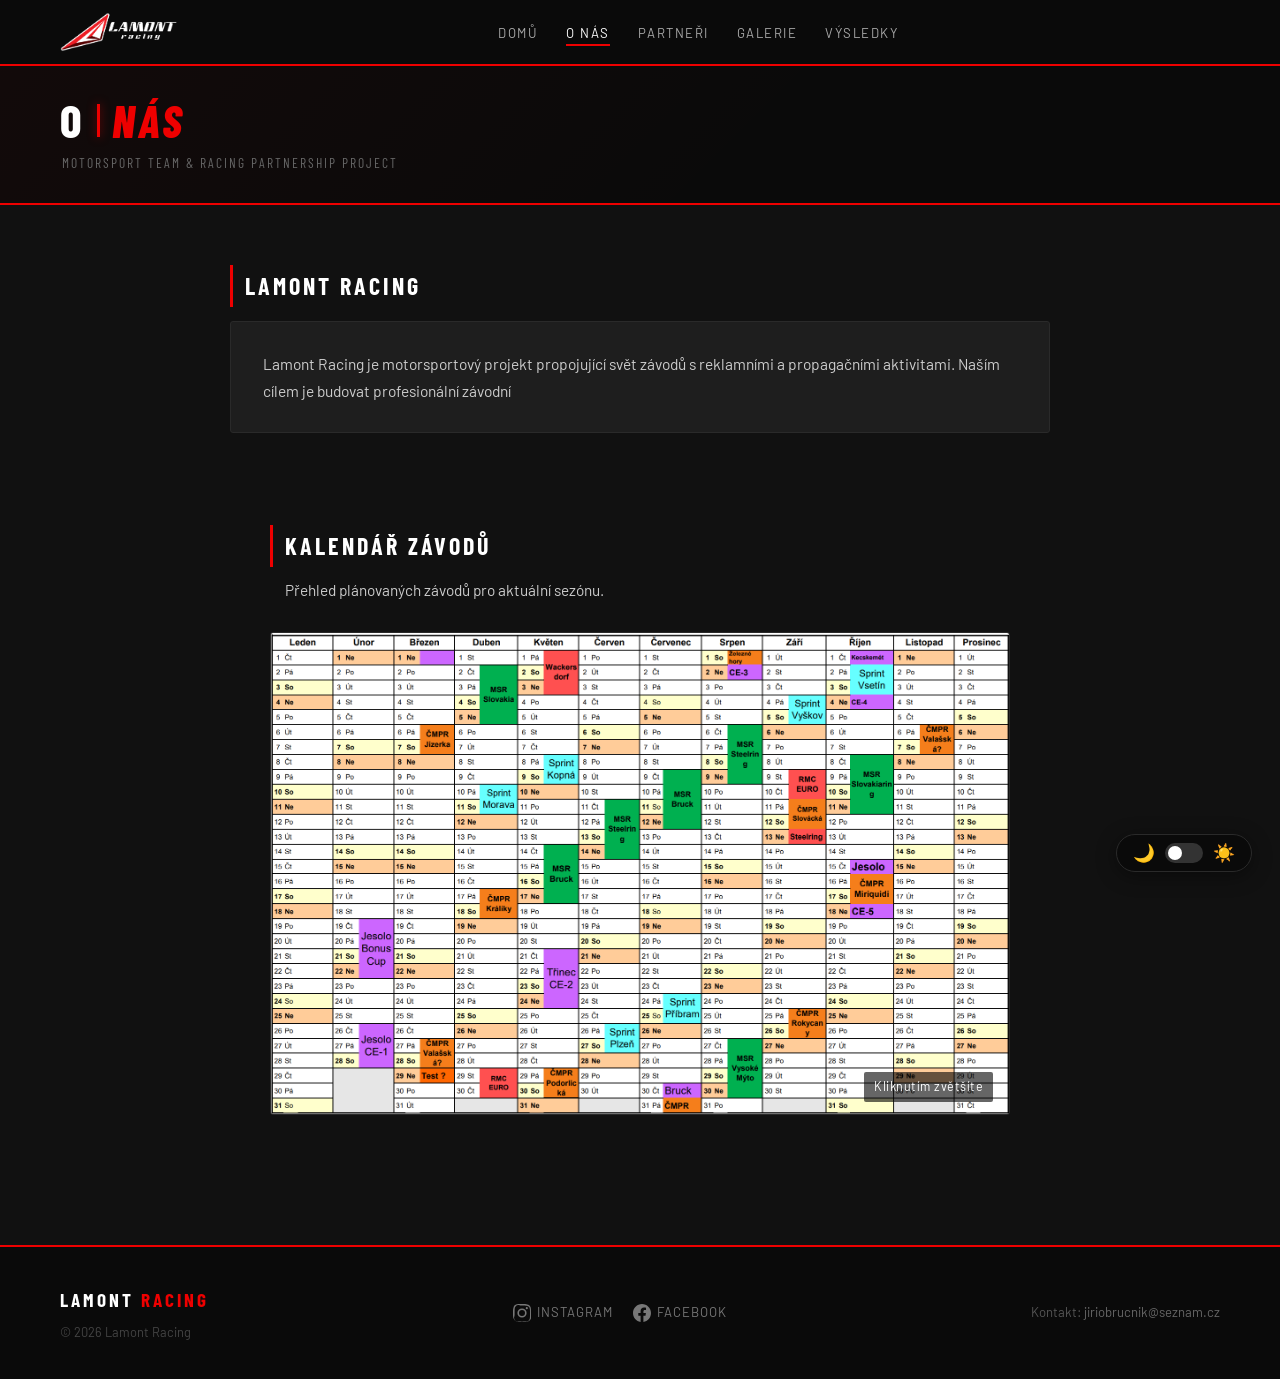
==== commit ed04d0e9: "v5 pridani animace pridal jsme animaci na lamont racing a o nás" ====
--- a/about.html
+++ b/about.html
@@ -5,8 +5,11 @@
   <meta name="viewport" content="width=device-width, initial-scale=1.0">
   <title>O nás – Lamont Racing</title>
   <link rel="stylesheet" href="style.css">
+  <link rel="icon" type="image/x-icon" href="favicon.ico">
+  <link rel="shortcut icon" type="image/x-icon" href="favicon.ico">
 </head>
 <body>
+
 <nav>
   <a href="index.html"><img src="images/lamont-logo.png" alt="Lamont Racing" class="nav-logo"></a>
   <ul>
@@ -17,38 +20,45 @@
     <li><a href="results.html">Výsledky</a></li>
   </ul>
 </nav>
+
 <div class="page-hero">
   <div class="page-hero-inner">
-    <div class="page-hero-label">Lamont Racing</div>
     <div class="page-hero-title">
       <span class="t-white">O</span>
       <span class="t-divider-small"></span>
-      <span class="t-red">Nás</span>
+      <span class="t-red">nás</span>
     </div>
-    <p class="page-hero-sub">Kdo jsme a co děláme</p>
+    <p class="page-hero-sub">Motorsport team &amp; racing partnership project</p>
   </div>
 </div>
+
 <section class="container">
+
   <div class="section-block fade-section">
     <h2>Lamont Racing</h2>
     <div class="preview-box">
-      <p>Lamont Racing je motorsportový projekt propojující svět závodů s reklamními a propagačními aktivitami. Naším cílem je budovat profesionální závodní tým, který dokáže reprezentovat své partnery na trati i mimo ni. Začínali jsme na motokárových závodech, kde jsme získali cenné zkušenosti s týmovou prací, strategií a tlakem skutečné soutěže. Postupně rozšiřujeme aktivity do dalších kategorií motorsportu, včetně rally.</p>
-      <p>Za volantem stojí zkušený pilot s vášní pro rychlost a přesnost. Každý závod je příležitostí ukázat, co motorsport opravdu je: adrenalin, strategie a práce týmu jako celku. Věříme, že závodní prostředí nabízí unikátní příležitost pro viditelnost partnerských značek a propojení s vášnivou komunitou fanoušků.</p>
-      <p>Projekt vznikl s jednoduchou myšlenkou: přinést profesionální přístup do amatérského motorsportu. Od prvních závodů v motokárách až po postupné zapojení do rally, každá etapa nás posouvá blíž k našemu cíli. Jsme tým, který se neustále rozvíjí, učí a hledá nové způsoby, jak být lepší na trati i jako organizace.</p>
+      <p class="typewriter-text" id="aboutText"></p>
     </div>
   </div>
-  <div class="section-block fade-section">
-    <h2>Kalendář závodů</h2>
+
+  <div class="calendar-section fade-section">
+    <div class="calendar-intro">
+      <h2>Kalendář závodů</h2>
+      <p>Přehled plánovaných závodů pro aktuální sezónu.</p>
+    </div>
     <div class="calendar-image-wrap" id="calendarWrap">
-      <img src="images/calendar.png" alt="Kalendář závodů" loading="lazy">
-      <div class="calendar-zoom-hint">🔍 kliknutím zobrazíš přes celou obrazovku</div>
+      <img src="images/calendar.png" alt="Kalendář závodů Lamont Racing" id="calendarImg">
+      <div class="calendar-zoom-hint">Kliknutím zvětšíte</div>
     </div>
   </div>
+
 </section>
-<div class="lightbox" id="calLightbox">
-  <span class="lightbox-close" id="calClose">&times;</span>
-  <img id="calLbImg" src="" alt="Kalendář závodů">
+
+<div class="lightbox" id="lightbox">
+  <span class="lightbox-close" id="lbClose">&times;</span>
+  <img id="lbImg" src="" alt="">
 </div>
+
 <footer>
   <div>
     <div class="footer-brand">Lamont <span>Racing</span></div>
@@ -60,42 +70,88 @@
   </div>
   <div class="footer-contact">Kontakt: <a href="mailto:jiriobrucnik@seznam.cz">jiriobrucnik@seznam.cz</a></div>
 </footer>
+
 <div class="theme-toggle" id="themeToggle">
   <span class="icon">🌙</span><div class="toggle-track"><div class="toggle-thumb"></div></div><span class="icon">☀️</span>
 </div>
+
 <script>
-document.addEventListener('DOMContentLoaded', function() {
-  document.getElementById("footerYear").textContent = "© " + new Date().getFullYear() + " Lamont Racing";
-  const toggle = document.getElementById("themeToggle");
-  if (localStorage.getItem("theme") === "light") document.body.classList.add("light");
-  toggle.addEventListener("click", () => {
-    document.body.classList.toggle("light");
-    localStorage.setItem("theme", document.body.classList.contains("light") ? "light" : "dark");
+document.getElementById("footerYear").textContent = "© " + new Date().getFullYear() + " Lamont Racing";
+
+var toggle = document.getElementById("themeToggle");
+if (localStorage.getItem("theme") === "light") document.body.classList.add("light");
+toggle.addEventListener("click", function() {
+  document.body.classList.toggle("light");
+  localStorage.setItem("theme", document.body.classList.contains("light") ? "light" : "dark");
+});
+
+var currentPath = location.pathname.replace(/\/$/, "").split("/").pop() || "index.html";
+document.querySelectorAll("nav a").forEach(function(a) {
+  var linkPath = a.getAttribute("href").split("/").pop() || "index.html";
+  if (linkPath === currentPath) a.classList.add("active");
+});
+
+var obs = new IntersectionObserver(function(entries) {
+  entries.forEach(function(e) { if (e.isIntersecting) e.target.classList.add("visible"); });
+}, { threshold: 0.12 });
+document.querySelectorAll(".fade-section").forEach(function(el) { obs.observe(el); });
+
+// ── Typewriter efekt ──
+var fullText = "Lamont Racing je motorsportový projekt propojující svět závodů s reklamními a propagačními aktivitami. Naším cílem je budovat profesionální závodní tým, který dokáže reprezentovat své partnery na trati i mimo ni. Začínali jsme na motokárových závodech, kde jsme získali cenné zkušenosti s týmovou prací, strategií a tlakem skutečné soutěže. Postupně rozšiřujeme aktivity do dalších kategorií motorsportu, včetně rally. Za volantem stojí zkušený pilot s vášní pro rychlost a přesnost. Každý závod je příležitostí ukázat, co motorsport opravdu je: adrenalin, strategie a práce týmu jako celku. Věříme, že závodní prostředí nabízí unikátní příležitost pro viditelnost partnerských značek a propojení s vášnivou komunitou fanoušků. Projekt vznikl s jednoduchou myšlenkou: přinést profesionální přístup do amatérského motorsportu. Od prvních závodů v motokárách až po postupné zapojení do rally, každá etapa nás posouvá blíž k našemu cíli. Jsme tým, který se neustále rozvíjí, učí a hledá nové způsoby, jak být lepší na trati i jako organizace.";
+
+var el = document.getElementById("aboutText");
+var i = 0;
+var speed = 6; // ms na znak — rychlé ale čitelné
+
+function typeNext() {
+  if (i < fullText.length) {
+    var ch = fullText.charAt(i);
+    el.innerHTML += ch;
+    i++;
+    setTimeout(typeNext, speed);
+  }
+}
+
+// Spustit až je element viditelný
+var typeObs = new IntersectionObserver(function(entries) {
+  entries.forEach(function(e) {
+    if (e.isIntersecting) {
+      typeObs.disconnect();
+      setTimeout(typeNext, 300);
+    }
   });
-  document.querySelectorAll("nav a").forEach(a => { if (a.href === location.href) a.classList.add("active"); });
-  const obs = new IntersectionObserver(entries => {
-    entries.forEach(e => { if (e.isIntersecting) e.target.classList.add("visible"); });
-  }, { threshold: 0.05 });
-  document.querySelectorAll(".fade-section").forEach(el => obs.observe(el));
+}, { threshold: 0.1 });
+typeObs.observe(el);
+
+// ── Kalendář lightbox ──
+var calWrap = document.getElementById("calendarWrap");
+var lightbox = document.getElementById("lightbox");
+var lbImg = document.getElementById("lbImg");
+var lbClose = document.getElementById("lbClose");
+
+calWrap.addEventListener("click", function() {
+  lbImg.src = document.getElementById("calendarImg").src;
+  lightbox.classList.add("open");
+  document.body.style.overflow = "hidden";
 });
-</script>
-<script>
-document.addEventListener('DOMContentLoaded', function() {
-  const calWrap = document.getElementById("calendarWrap");
-  const calLightbox = document.getElementById("calLightbox");
-  const calLbImg = document.getElementById("calLbImg");
-  calWrap.addEventListener("click", () => {
-    calLbImg.src = calWrap.querySelector("img").src;
-    calLightbox.classList.add("open");
-    document.body.style.overflow = "hidden";
-  });
-  document.getElementById("calClose").addEventListener("click", () => {
-    calLightbox.classList.remove("open");
+
+lbClose.addEventListener("click", function() {
+  lightbox.classList.remove("open");
+  document.body.style.overflow = "";
+});
+
+lightbox.addEventListener("click", function(e) {
+  if (e.target === lightbox) {
+    lightbox.classList.remove("open");
     document.body.style.overflow = "";
-  });
-  calLightbox.addEventListener("click", e => {
-    if (e.target === calLightbox) { calLightbox.classList.remove("open"); document.body.style.overflow = ""; }
-  });
+  }
+});
+
+document.addEventListener("keydown", function(e) {
+  if (e.key === "Escape") {
+    lightbox.classList.remove("open");
+    document.body.style.overflow = "";
+  }
 });
 </script>
 </body>
--- a/style.css
+++ b/style.css
@@ -76,7 +76,7 @@
 nav {
   display: flex;
   align-items: center;
-  justify-content: space-between;
+  gap: 0;
   padding: 12px 60px;
   background-color: var(--nav-bg);
   border-bottom: 2px solid var(--accent);
@@ -86,6 +86,14 @@
   transition: background-color 0.35s;
 }
 
+nav ul {
+  list-style: none;
+  display: flex;
+  gap: 28px;
+  flex: 1;
+  justify-content: center;
+}
+
 .nav-logo {
   height: 40px;
   width: auto;
@@ -93,7 +101,6 @@
   object-fit: contain;
 }
 
-nav ul { list-style: none; display: flex; gap: 28px; }
 
 nav ul li a {
   color: #aaa;
@@ -473,8 +480,8 @@
   padding: 28px 24px;
   display: flex;
   flex-direction: column;
-  align-items: center;
-  gap: 14px;
+  align-items: flex-start;
+  gap: 10px;
   transition: background-color 0.35s, border-color 0.25s, transform 0.25s;
 }
 
@@ -1039,45 +1046,225 @@
 
 
 
-/* ===========================
-   PARTNERS GRID (vedle sebe)
-=========================== */
-.partners-grid {
+
+
+
+
+/* ===========================
+   HERO MODE TOGGLE
+=========================== */
+.hero-mode-toggle {
+  display: flex;
+  align-items: center;
+  gap: 4px;
+  opacity: 1;
+  transform: translateY(0);
+  transition: opacity 0.35s ease, transform 0.35s ease;
+}
+
+.hero-mode-toggle.hero-mode-hidden {
+  opacity: 0;
+  transform: translateY(-8px);
+  pointer-events: none;
+}
+
+.hero-mode-btn {
+  font-family: 'Barlow Condensed', sans-serif;
+  font-size: 0.72rem;
+  font-weight: 600;
+  letter-spacing: 2px;
+  text-transform: uppercase;
+  background: transparent;
+  border: 1px solid rgba(255,255,255,0.25);
+  color: rgba(255,255,255,0.55);
+  padding: 4px 12px;
+  cursor: pointer;
+  border-radius: 2px;
+  transition: background 0.2s, border-color 0.2s, color 0.2s;
+}
+
+.hero-mode-btn:hover {
+  border-color: rgba(255,255,255,0.5);
+  color: rgba(255,255,255,0.85);
+}
+
+.hero-mode-btn.active {
+  background: var(--accent);
+  border-color: var(--accent);
+  color: #fff;
+}
+
+@media (max-width: 767px) {
+  .hero-mode-toggle { display: none !important; }
+}
+
+/* ===========================
+   RALLY VIDEO HERO
+=========================== */
+.hero-video-wrap {
+  position: relative;
+  width: 100%;
+  height: 100vh;
+  overflow: hidden;
+  background: #000;
+}
+
+.hero-video-wrap.hidden {
+  display: none;
+}
+
+.hero-video-inner {
+  position: absolute;
+  top: 50%; left: 50%;
+  transform: translate(-50%, -50%);
+  width: 177.78vh;
+  min-width: 100%;
+  height: 56.25vw;
+  min-height: 100%;
+  pointer-events: none;
+}
+
+.hero-video-inner iframe {
+  position: absolute;
+  top: 0; left: 0;
+  width: 100%; height: 100%;
+  border: none;
+}
+
+.hero-video-wrap .hero-overlay {
+  position: absolute;
+  inset: 0;
+  background: linear-gradient(to bottom, rgba(0,0,0,0.35) 0%, rgba(0,0,0,0.15) 50%, rgba(17,17,17,0.85) 100%);
+  display: flex;
+  flex-direction: column;
+  align-items: center;
+  justify-content: center;
+  gap: 16px;
+  z-index: 2;
+}
+
+/* ===========================
+   RACE SUB FILTER (galerie)
+=========================== */
+.race-sub-filter {
+  flex-wrap: wrap;
+  gap: 8px;
+  max-width: 1100px;
+  margin: -10px auto 20px;
+  padding: 0 20px;
+}
+
+.race-sub-btn {
+  display: flex;
+  flex-direction: column;
+  align-items: center;
+  line-height: 1.2;
+  padding: 8px 16px;
+  min-width: 120px;
+}
+
+.race-sub-date {
+  font-size: 0.65rem;
+  font-weight: 400;
+  letter-spacing: 0.5px;
+  opacity: 0.8;
+  margin-top: 2px;
+  text-transform: none;
+}
+
+/* ===========================
+   RACE FILTER BAR (galerie)
+=========================== */
+.race-filter-bar {
+  max-width: 1100px;
+  margin: 0 auto 30px;
+  padding: 0 20px;
+  display: flex;
+  flex-wrap: wrap;
+  gap: 8px;
+}
+
+.race-filter-bar.hidden {
+  display: none;
+}
+
+.race-filter-btn {
+  font-family: 'Barlow Condensed', sans-serif;
+  font-size: 0.78rem;
+  font-weight: 600;
+  letter-spacing: 1px;
+  text-transform: uppercase;
+  background: transparent;
+  border: 1px solid var(--border);
+  color: var(--text);
+  padding: 5px 12px;
+  cursor: pointer;
+  border-radius: 2px;
+  transition: background 0.15s, border-color 0.15s, color 0.15s;
+}
+
+.race-filter-btn:hover {
+  border-color: var(--accent);
+  color: var(--accent);
+}
+
+.race-filter-btn.active {
+  background: var(--accent);
+  border-color: var(--accent);
+  color: #fff;
+}
+
+/* ===========================
+   GALLERY RACE BLOCKS
+=========================== */
+.gallery-races-wrap {
+  max-width: 1100px;
+  margin: 0 auto;
+  padding: 0 20px 60px;
+}
+
+.gallery-race-block {
+  margin-bottom: 50px;
+}
+
+.gallery-race-block.hidden {
+  display: none;
+}
+
+.gallery-race-header {
+  display: flex;
+  align-items: baseline;
+  gap: 16px;
+  margin-bottom: 14px;
+  padding-bottom: 10px;
+  border-bottom: 2px solid var(--accent);
+}
+
+.gallery-race-title {
+  font-family: 'Barlow Condensed', sans-serif;
+  font-size: 1.4rem;
+  font-weight: 700;
+  letter-spacing: 1px;
+  text-transform: uppercase;
+  color: var(--text);
+  margin: 0;
+}
+
+.gallery-race-date {
+  font-family: 'Barlow Condensed', sans-serif;
+  font-size: 0.85rem;
+  color: var(--text-muted);
+  letter-spacing: 1px;
+  white-space: nowrap;
+}
+
+.gallery-race-photos {
   display: grid;
-  grid-template-columns: 1fr 1fr;
-  gap: 40px;
-  align-items: start;
-}
-
-.partner-block {
-  background: var(--bg-card);
-  border: 1px solid var(--border);
-  border-top: 3px solid var(--accent);
-  border-radius: 2px;
-  padding: 32px 28px;
-}
-
-.partner-block h2 {
-  font-size: 1.6rem;
-  margin: 8px 0 14px;
-  color: var(--text);
-}
-
-.partner-block p {
-  font-size: 0.9rem;
-  line-height: 1.7;
-  color: var(--text);
-  margin-bottom: 12px;
-}
-
-.partner-photos-manual {
-  display: grid;
-  grid-template-columns: repeat(3, 1fr);
+  grid-template-columns: repeat(auto-fill, minmax(180px, 1fr));
   gap: 8px;
-  margin-top: 20px;
-}
-
-.partner-photos-manual img {
+}
+
+.gallery-race-photos img {
   width: 100%;
   aspect-ratio: 4/3;
   object-fit: cover;
@@ -1086,11 +1273,154 @@
   transition: opacity 0.2s;
 }
 
-.partner-photos-manual img:hover { opacity: 0.85; }
+.gallery-race-photos img:hover {
+  opacity: 0.85;
+}
+
+@media (max-width: 600px) {
+  .gallery-race-photos {
+    grid-template-columns: repeat(2, 1fr);
+  }
+}
+
+.hero-carousel.hidden { display: none; }
+
+/* ===========================
+   SCROLL TO TOP
+=========================== */
+.scroll-top {
+  position: fixed;
+  bottom: 90px;
+  right: 28px;
+  z-index: 490;
+  width: 42px;
+  height: 42px;
+  background: var(--nav-bg);
+  border: 1px solid var(--border);
+  border-radius: 2px;
+  color: #888;
+  font-size: 1.1rem;
+  display: flex;
+  align-items: center;
+  justify-content: center;
+  cursor: pointer;
+  opacity: 0;
+  pointer-events: none;
+  transform: translateY(10px);
+  transition: opacity 0.3s, transform 0.3s, border-color 0.2s, color 0.2s;
+}
+
+.scroll-top.visible {
+  opacity: 1;
+  pointer-events: auto;
+  transform: translateY(0);
+}
+
+.scroll-top:hover {
+  border-color: var(--accent);
+  color: var(--accent);
+}
+
+/* Větší křížek v lightboxu */
+.lightbox-close {
+  width: 48px;
+  height: 48px;
+  display: flex;
+  align-items: center;
+  justify-content: center;
+  font-size: 2.4rem;
+  background: rgba(255,255,255,0.08);
+  border: 1px solid rgba(255,255,255,0.2);
+  border-radius: 2px;
+  top: 20px;
+  right: 24px;
+  transition: background 0.2s, color 0.2s, border-color 0.2s;
+}
+
+.lightbox-close:hover {
+  background: var(--accent);
+  border-color: var(--accent);
+  opacity: 1;
+  color: #fff;
+}
+
+/* ===========================
+   PARTNER BLOCK (partners.html)
+=========================== */
+.partner-logo-box {
+  width: 100%;
+  display: flex;
+  align-items: center;
+  justify-content: center;
+  padding: 20px 0 10px;
+}
+
+.partner-logo-box .partner-logo-img {
+  max-height: 60px;
+  max-width: 160px;
+  width: auto;
+  object-fit: contain;
+  filter: brightness(0) invert(1);
+}
+
+body.light .partner-logo-box .partner-logo-img {
+  filter: none;
+}
+
+/* ===========================
+   PARTNER BLOCK (grid layout)
+=========================== */
+.partner-block {
+  background: var(--partner-bg);
+  border: 1px solid var(--border);
+  border-radius: 3px;
+  padding: 28px 24px;
+  display: flex;
+  flex-direction: column;
+  align-items: flex-start;
+  gap: 10px;
+  transition: background-color 0.35s, border-color 0.25s;
+}
+
+.partner-block h2 {
+  margin: 0;
+}
+
+.partner-block p {
+  margin: 0;
+  color: var(--text);
+  font-size: 0.94rem;
+  line-height: 1.7;
+}
+
+.partner-photos-manual {
+  display: flex;
+  flex-wrap: wrap;
+  gap: 8px;
+  margin-top: 12px;
+  width: 100%;
+}
+
+.partner-photos-manual img {
+  width: calc(33.33% - 6px);
+  aspect-ratio: 4/3;
+  object-fit: cover;
+  border-radius: 2px;
+  cursor: zoom-in;
+  transition: opacity 0.2s;
+}
+
+.partner-photos-manual img:hover {
+  opacity: 0.85;
+}
 
 @media (max-width: 700px) {
-  .partners-grid { grid-template-columns: 1fr; }
-  .partner-photos-manual { grid-template-columns: repeat(2, 1fr); }
+  .partners-grid {
+    grid-template-columns: 1fr;
+  }
+  .partner-photos-manual img {
+    width: calc(33.33% - 6px);
+  }
 }
 
 /* ===========================
@@ -1104,10 +1434,10 @@
   letter-spacing: 2px;
   text-transform: uppercase;
   color: #fff;
-  background: var(--accent);
-  padding: 3px 12px;
+  background: #4a90c4;
+  padding: 4px 14px;
   border-radius: 2px;
-  margin-bottom: 10px;
+  margin-bottom: 6px;
 }
 
 .partner-badge--gold {
@@ -1115,44 +1445,51 @@
   color: #111;
 }
 
-.partner-link {
-  display: inline-block;
-  margin-top: 10px;
-  color: var(--accent);
-  font-family: 'Barlow Condensed', sans-serif;
-  font-weight: 600;
-  letter-spacing: 1px;
-  text-decoration: none;
-  border-bottom: 1px solid transparent;
-  transition: border-color 0.2s;
-}
-.partner-link:hover { border-bottom-color: var(--accent); }
-
-.partner-photos {
-  margin-top: 20px;
-}
-
-/* ===========================
-   RESPONSIVE
-=========================== */
-@media (max-width: 768px) {
-  nav { flex-direction: column; align-items: flex-start; padding: 14px 24px; gap: 12px; }
-  nav ul { flex-wrap: wrap; gap: 14px; }
-  .container { padding: 20px 20px 60px; }
-  .page-hero { padding: 40px 24px 30px; }
-  .page-hero h1 { font-size: 1.8rem; }
-  .hero-title .t-lamont,
-  .hero-title .t-racing { font-size: 2.8rem; }
-  .hero-title .t-divider { margin: 0 10px; }
-  .partners-grid { grid-template-columns: 1fr; }
-  .gallery-wall { columns: 2; }
-  .calendar-section { padding: 24px 20px; }
-  .theme-toggle { bottom: 18px; right: 18px; }
-  footer { flex-direction: column; align-items: flex-start; padding: 28px 24px; gap: 16px; }
-}
-
-@media (max-width: 480px) {
-  .gallery-wall { columns: 1; }
-  .hero-title { flex-direction: column; align-items: center; gap: 4px; }
-  .hero-title .t-divider { width: 60px; height: 3px; margin: 4px 0; }
+/* ===========================
+   PLACEHOLDER — žádné fotky
+=========================== */
+.photos-placeholder {
+  color: var(--text-muted);
+  font-family: 'Barlow Condensed', sans-serif;
+  font-size: 0.85rem;
+  letter-spacing: 1.5px;
+  text-transform: uppercase;
+  padding: 16px 0;
+  opacity: 0.6;
+}
+
+/* ===========================
+   HERO BLUR-IN ANIMACE
+=========================== */
+@keyframes heroBlurIn {
+  from {
+    opacity: 0;
+    filter: blur(14px);
+    transform: translateY(6px);
+  }
+  to {
+    opacity: 1;
+    filter: blur(0);
+    transform: translateY(0);
+  }
+}
+
+.hero-anim {
+  opacity: 0;
+  animation: heroBlurIn 0.9s cubic-bezier(0.22, 1, 0.36, 1) 0.15s forwards;
+}
+
+.hero-anim-delay1 {
+  opacity: 0;
+  animation: heroBlurIn 0.8s cubic-bezier(0.22, 1, 0.36, 1) 0.45s forwards;
+}
+
+.hero-anim-delay2 {
+  opacity: 0;
+  animation: heroBlurIn 0.8s cubic-bezier(0.22, 1, 0.36, 1) 0.7s forwards;
+}
+
+.hero-anim-delay3 {
+  opacity: 0;
+  animation: heroBlurIn 0.8s cubic-bezier(0.22, 1, 0.36, 1) 0.95s forwards;
 }
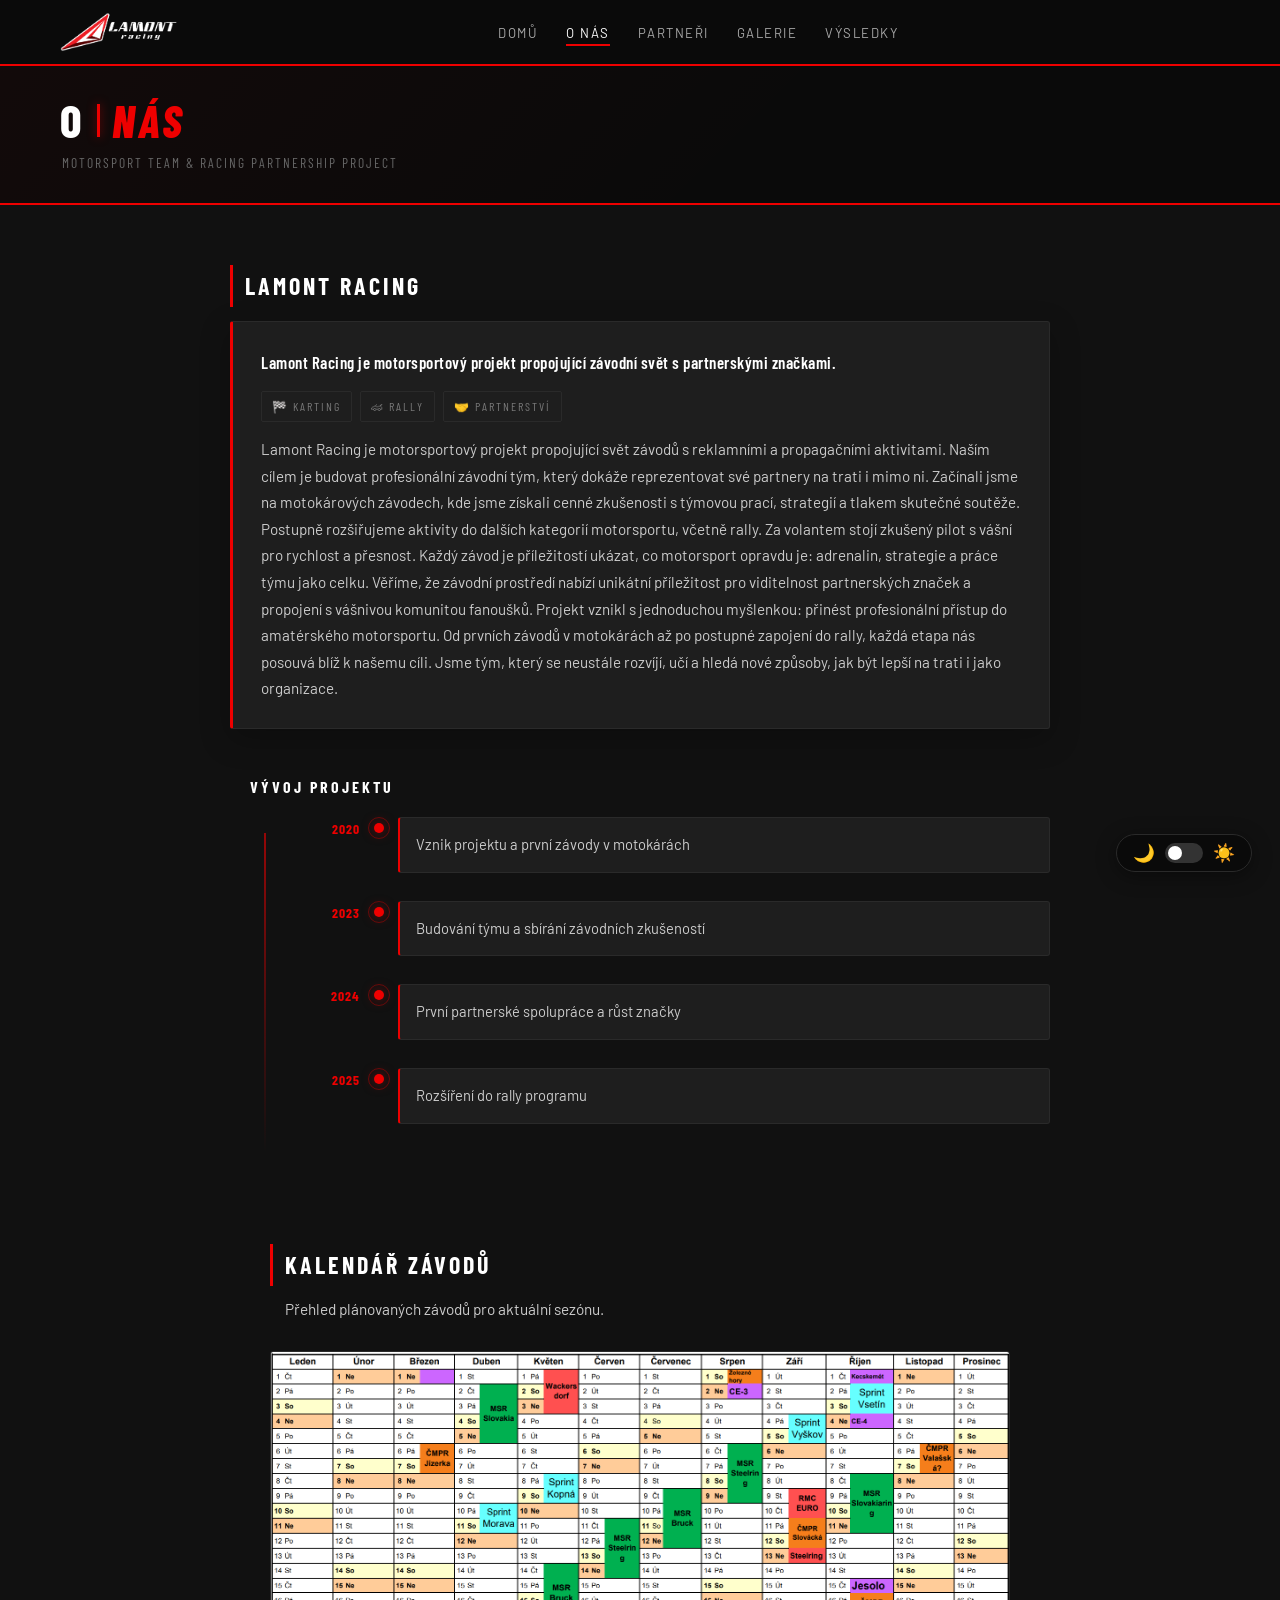
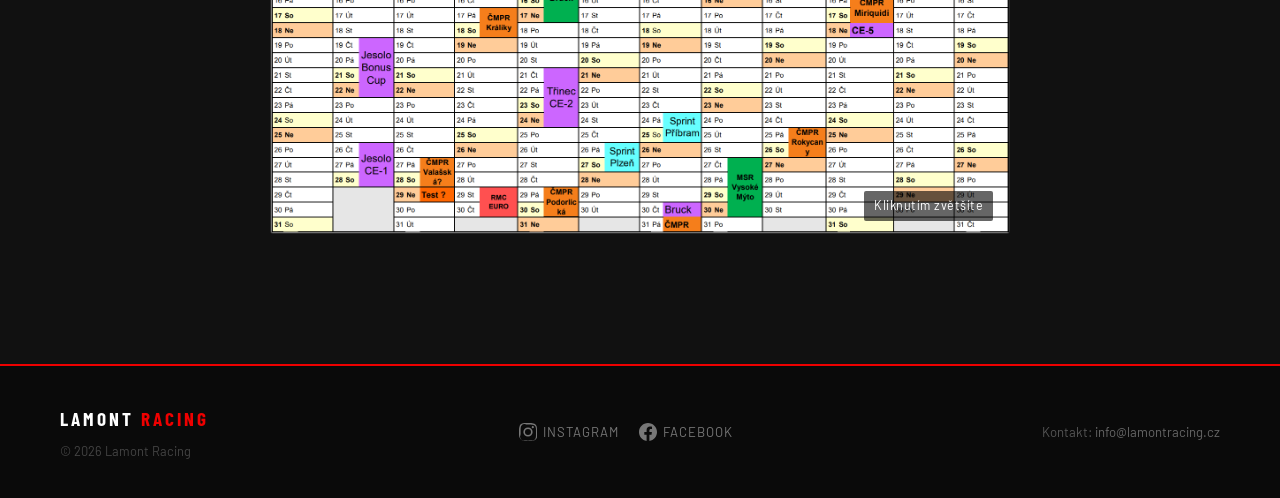
==== commit 752056fe: "Add files via upload" ====
--- a/about.html
+++ b/about.html
@@ -1,158 +1,224 @@
 <!DOCTYPE html>
 <html lang="cs">
+
 <head>
   <meta charset="UTF-8">
   <meta name="viewport" content="width=device-width, initial-scale=1.0">
-  <title>O nás – Lamont Racing</title>
+  <title>O nás | Lamont Racing</title>
+  <meta name="description" content="Lamont Racing je motorsportový projekt propojující závodní svět s partnerskými značkami. Motokáry, rally, profesionální přístup.">
+  <link rel="canonical" href="https://lamontracing.cz/about.html">
+
+  <link rel="icon" type="image/png" href="favicon.png">
+  <link rel="shortcut icon" type="image/png" href="favicon.png">
+  <link rel="apple-touch-icon" href="favicon.png">
+
+  <meta property="og:title" content="O nás | Lamont Racing">
+  <meta property="og:description" content="Lamont Racing je motorsportový projekt propojující závodní svět s partnerskými značkami. Motokáry, rally, profesionální přístup.">
+  <meta property="og:type" content="website">
+  <meta property="og:url" content="https://lamontracing.cz/about.html">
+  <meta property="og:image" content="https://lamontracing.cz/images/carosel/carusel1.jpeg">
+
   <link rel="stylesheet" href="style.css">
-  <link rel="icon" type="image/x-icon" href="favicon.ico">
-  <link rel="shortcut icon" type="image/x-icon" href="favicon.ico">
 </head>
+
 <body>
 
-<nav>
-  <a href="index.html"><img src="images/lamont-logo.png" alt="Lamont Racing" class="nav-logo"></a>
-  <ul>
-    <li><a href="index.html">Domů</a></li>
-    <li><a href="about.html">O nás</a></li>
-    <li><a href="partners.html">Partneři</a></li>
-    <li><a href="gallery.html">Galerie</a></li>
-    <li><a href="results.html">Výsledky</a></li>
-  </ul>
-</nav>
-
-<div class="page-hero">
-  <div class="page-hero-inner">
-    <div class="page-hero-title">
-      <span class="t-white">O</span>
-      <span class="t-divider-small"></span>
-      <span class="t-red">nás</span>
-    </div>
-    <p class="page-hero-sub">Motorsport team &amp; racing partnership project</p>
+  <nav>
+    <a href="index.html"><img src="images/lamont-logo.png" alt="Lamont Racing" class="nav-logo"></a>
+    <ul>
+      <li><a href="index.html">Domů</a></li>
+      <li><a href="about.html">O nás</a></li>
+      <li><a href="partners.html">Partneři</a></li>
+      <li><a href="gallery.html">Galerie</a></li>
+      <li><a href="results.html">Výsledky</a></li>
+    </ul>
+    <button class="nav-hamburger" id="navHamburger" aria-label="Menu"><span></span><span></span><span></span></button>
+  </nav>
+
+  <div class="page-hero">
+    <div class="page-hero-inner">
+      <div class="page-hero-title">
+        <span class="t-white">O</span>
+        <span class="t-divider-small"></span>
+        <span class="t-red">nás</span>
+      </div>
+      <p class="page-hero-sub">Motorsport team &amp; racing partnership project</p>
+    </div>
   </div>
-</div>
-
-<section class="container">
-
-  <div class="section-block fade-section">
-    <h2>Lamont Racing</h2>
-    <div class="preview-box">
-      <p class="typewriter-text" id="aboutText"></p>
-    </div>
+
+  <section class="container">
+
+    <div class="section-block fade-section">
+      <h2>Lamont Racing</h2>
+
+      <div class="about-card">
+        <p class="about-lead">
+          Lamont Racing je motorsportový projekt propojující závodní svět s partnerskými značkami.
+        </p>
+
+        <div class="about-highlights">
+          <div class="about-chip">🏁 Karting</div>
+          <div class="about-chip">🏎 Rally</div>
+          <div class="about-chip">🤝 Partnerství</div>
+        </div>
+
+        <p class="about-text">
+          Lamont Racing je motorsportový projekt propojující svět závodů s reklamními a propagačními aktivitami. Naším
+          cílem je budovat profesionální závodní tým, který dokáže reprezentovat své partnery na trati i mimo ni.
+          Začínali jsme na motokárových závodech, kde jsme získali cenné zkušenosti s týmovou prací, strategií a tlakem
+          skutečné soutěže. Postupně rozšiřujeme aktivity do dalších kategorií motorsportu, včetně rally. Za volantem
+          stojí zkušený pilot s vášní pro rychlost a přesnost. Každý závod je příležitostí ukázat, co motorsport opravdu
+          je: adrenalin, strategie a práce týmu jako celku. Věříme, že závodní prostředí nabízí unikátní příležitost pro
+          viditelnost partnerských značek a propojení s vášnivou komunitou fanoušků. Projekt vznikl s jednoduchou
+          myšlenkou: přinést profesionální přístup do amatérského motorsportu. Od prvních závodů v motokárách až po
+          postupné zapojení do rally, každá etapa nás posouvá blíž k našemu cíli. Jsme tým, který se neustále rozvíjí,
+          učí a hledá nové způsoby, jak být lepší na trati i jako organizace.
+        </p>
+      </div>
+
+      <div class="about-timeline modern-timeline">
+        <h3>Vývoj projektu</h3>
+
+        <div class="tl-line"></div>
+
+        <div class="timeline-item">
+          <div class="tl-year">2020</div>
+          <div class="tl-dot"></div>
+          <div class="tl-card">
+            <p>Vznik projektu a první závody v motokárách</p>
+          </div>
+        </div>
+
+        <div class="timeline-item">
+          <div class="tl-year">2023</div>
+          <div class="tl-dot"></div>
+          <div class="tl-card">
+            <p>Budování týmu a sbírání závodních zkušeností</p>
+          </div>
+        </div>
+
+        <div class="timeline-item">
+          <div class="tl-year">2024</div>
+          <div class="tl-dot"></div>
+          <div class="tl-card">
+            <p>První partnerské spolupráce a růst značky</p>
+          </div>
+        </div>
+
+        <div class="timeline-item">
+          <div class="tl-year">2025</div>
+          <div class="tl-dot"></div>
+          <div class="tl-card">
+            <p>Rozšíření do rally programu</p>
+          </div>
+        </div>
+      </div>
+    </div>
+
+    <div class="calendar-section fade-section">
+      <div class="calendar-intro">
+        <h2>Kalendář závodů</h2>
+        <p>Přehled plánovaných závodů pro aktuální sezónu.</p>
+      </div>
+      <div class="calendar-image-wrap" id="calendarWrap">
+        <img src="images/calendar.png" alt="Kalendář závodů Lamont Racing" id="calendarImg">
+        <div class="calendar-zoom-hint">Kliknutím zvětšíte</div>
+      </div>
+    </div>
+
+  </section>
+
+  <div class="lightbox" id="lightbox">
+    <span class="lightbox-close" id="lbClose">&times;</span>
+    <img id="lbImg" src="" alt="">
   </div>
 
-  <div class="calendar-section fade-section">
-    <div class="calendar-intro">
-      <h2>Kalendář závodů</h2>
-      <p>Přehled plánovaných závodů pro aktuální sezónu.</p>
-    </div>
-    <div class="calendar-image-wrap" id="calendarWrap">
-      <img src="images/calendar.png" alt="Kalendář závodů Lamont Racing" id="calendarImg">
-      <div class="calendar-zoom-hint">Kliknutím zvětšíte</div>
-    </div>
+  <footer>
+    <div>
+      <div class="footer-brand">Lamont <span>Racing</span></div>
+      <div class="footer-copy" id="footerYear"></div>
+    </div>
+    <div class="footer-links">
+      <a class="footer-social" href="https://www.instagram.com/lamont.racing/" target="_blank" rel="noopener noreferrer"><svg viewBox="0 0 24 24" aria-hidden="true"><path d="M12 2.163c3.204 0 3.584.012 4.85.07 1.17.054 1.97.24 2.43.403a4.9 4.9 0 0 1 1.772 1.153 4.9 4.9 0 0 1 1.153 1.772c.163.46.349 1.26.403 2.43.058 1.266.07 1.646.07 4.85s-.012 3.584-.07 4.85c-.054 1.17-.24 1.97-.403 2.43a4.9 4.9 0 0 1-1.153 1.772 4.9 4.9 0 0 1-1.772 1.153c-.46.163-1.26.349-2.43.403-1.266.058-1.646.07-4.85.07s-3.584-.012-4.85-.07c-1.17-.054-1.97-.24-2.43-.403a4.9 4.9 0 0 1-1.772-1.153 4.9 4.9 0 0 1-1.153-1.772c-.163-.46-.349-1.26-.403-2.43C2.175 15.747 2.163 15.367 2.163 12s.012-3.584.07-4.85c.054-1.17.24-1.97.403-2.43A4.9 4.9 0 0 1 3.79 2.948a4.9 4.9 0 0 1 1.772-1.153c.46-.163 1.26-.349 2.43-.403C9.258 2.175 9.638 2.163 12 2.163zm0-2.163C8.756 0 8.332.014 7.052.072 5.775.131 4.902.333 4.14.63a7.07 7.07 0 0 0-2.546 1.66A7.07 7.07 0 0 0 .63 4.836C.333 5.598.131 6.471.072 7.748.014 9.028 0 9.452 0 12c0 2.548.014 2.972.072 4.252.059 1.277.261 2.15.558 2.912a7.07 7.07 0 0 0 1.664 2.546 7.07 7.07 0 0 0 2.546 1.664c.762.297 1.635.499 2.912.558C8.332 23.986 8.756 24 12 24s3.668-.014 4.948-.072c1.277-.059 2.15-.261 2.912-.558a7.07 7.07 0 0 0 2.546-1.664 7.07 7.07 0 0 0 1.664-2.546c.297-.762.499-1.635.558-2.912C23.986 15.668 24 15.244 24 12s-.014-3.668-.072-4.948c-.059-1.277-.261-2.15-.558-2.912a7.07 7.07 0 0 0-1.664-2.546A7.07 7.07 0 0 0 19.16.63C18.398.333 17.525.131 16.248.072 14.968.014 14.544 0 12 0zm0 5.838a6.162 6.162 0 1 0 0 12.324 6.162 6.162 0 0 0 0-12.324zm0 10.162a4 4 0 1 1 0-8 4 4 0 0 1 0 8zm6.406-11.845a1.44 1.44 0 1 0 0 2.88 1.44 1.44 0 0 0 0-2.88z"/></svg>Instagram</a>
+      <a class="footer-social" href="https://www.facebook.com/lamontkartracing/" target="_blank" rel="noopener noreferrer"><svg viewBox="0 0 24 24" aria-hidden="true"><path d="M24 12.073C24 5.405 18.627 0 12 0S0 5.405 0 12.073C0 18.1 4.388 23.094 10.125 24v-8.437H7.078v-3.49h3.047V9.41c0-3.025 1.791-4.697 4.533-4.697 1.312 0 2.686.236 2.686.236v2.97h-1.514c-1.491 0-1.956.93-1.956 1.886v2.267h3.328l-.532 3.49h-2.796V24C19.612 23.094 24 18.1 24 12.073z"/></svg>Facebook</a>
+    </div>
+    <div class="footer-contact">Kontakt: <a href="mailto:info@lamontracing.cz">info@lamontracing.cz</a></div>
+  </footer>
+
+  <div class="theme-toggle" id="themeToggle">
+    <span class="icon">🌙</span>
+    <div class="toggle-track">
+      <div class="toggle-thumb"></div>
+    </div><span class="icon">☀️</span>
   </div>
 
-</section>
-
-<div class="lightbox" id="lightbox">
-  <span class="lightbox-close" id="lbClose">&times;</span>
-  <img id="lbImg" src="" alt="">
-</div>
-
-<footer>
-  <div>
-    <div class="footer-brand">Lamont <span>Racing</span></div>
-    <div class="footer-copy" id="footerYear"></div>
-  </div>
-  <div class="footer-links">
-    <a class="footer-social" href="https://www.instagram.com/lamont.racing/" target="_blank" rel="noopener"><svg viewBox="0 0 24 24"><path d="M12 2.163c3.204 0 3.584.012 4.85.07 1.17.054 1.97.24 2.43.403a4.9 4.9 0 0 1 1.772 1.153 4.9 4.9 0 0 1 1.153 1.772c.163.46.349 1.26.403 2.43.058 1.266.07 1.646.07 4.85s-.012 3.584-.07 4.85c-.054 1.17-.24 1.97-.403 2.43a4.9 4.9 0 0 1-1.153 1.772 4.9 4.9 0 0 1-1.772 1.153c-.46.163-1.26.349-2.43.403-1.266.058-1.646.07-4.85.07s-3.584-.012-4.85-.07c-1.17-.054-1.97-.24-2.43-.403a4.9 4.9 0 0 1-1.772-1.153 4.9 4.9 0 0 1-1.153-1.772c-.163-.46-.349-1.26-.403-2.43C2.175 15.747 2.163 15.367 2.163 12s.012-3.584.07-4.85c.054-1.17.24-1.97.403-2.43A4.9 4.9 0 0 1 3.79 2.948a4.9 4.9 0 0 1 1.772-1.153c.46-.163 1.26-.349 2.43-.403C9.258 2.175 9.638 2.163 12 2.163zm0-2.163C8.756 0 8.332.014 7.052.072 5.775.131 4.902.333 4.14.63a7.07 7.07 0 0 0-2.546 1.66A7.07 7.07 0 0 0 .63 4.836C.333 5.598.131 6.471.072 7.748.014 9.028 0 9.452 0 12c0 2.548.014 2.972.072 4.252.059 1.277.261 2.15.558 2.912a7.07 7.07 0 0 0 1.664 2.546 7.07 7.07 0 0 0 2.546 1.664c.762.297 1.635.499 2.912.558C8.332 23.986 8.756 24 12 24s3.668-.014 4.948-.072c1.277-.059 2.15-.261 2.912-.558a7.07 7.07 0 0 0 2.546-1.664 7.07 7.07 0 0 0 1.664-2.546c.297-.762.499-1.635.558-2.912C23.986 15.668 24 15.244 24 12s-.014-3.668-.072-4.948c-.059-1.277-.261-2.15-.558-2.912a7.07 7.07 0 0 0-1.664-2.546A7.07 7.07 0 0 0 19.16.63C18.398.333 17.525.131 16.248.072 14.968.014 14.544 0 12 0zm0 5.838a6.162 6.162 0 1 0 0 12.324 6.162 6.162 0 0 0 0-12.324zm0 10.162a4 4 0 1 1 0-8 4 4 0 0 1 0 8zm6.406-11.845a1.44 1.44 0 1 0 0 2.88 1.44 1.44 0 0 0 0-2.88z"/></svg>Instagram</a>
-    <a class="footer-social" href="https://www.facebook.com/lamontkartracing/" target="_blank" rel="noopener"><svg viewBox="0 0 24 24"><path d="M24 12.073C24 5.405 18.627 0 12 0S0 5.405 0 12.073C0 18.1 4.388 23.094 10.125 24v-8.437H7.078v-3.49h3.047V9.41c0-3.025 1.791-4.697 4.533-4.697 1.312 0 2.686.236 2.686.236v2.97h-1.514c-1.491 0-1.956.93-1.956 1.886v2.267h3.328l-.532 3.49h-2.796V24C19.612 23.094 24 18.1 24 12.073z"/></svg>Facebook</a>
-  </div>
-  <div class="footer-contact">Kontakt: <a href="mailto:jiriobrucnik@seznam.cz">jiriobrucnik@seznam.cz</a></div>
-</footer>
-
-<div class="theme-toggle" id="themeToggle">
-  <span class="icon">🌙</span><div class="toggle-track"><div class="toggle-thumb"></div></div><span class="icon">☀️</span>
-</div>
-
-<script>
-document.getElementById("footerYear").textContent = "© " + new Date().getFullYear() + " Lamont Racing";
-
-var toggle = document.getElementById("themeToggle");
-if (localStorage.getItem("theme") === "light") document.body.classList.add("light");
-toggle.addEventListener("click", function() {
-  document.body.classList.toggle("light");
-  localStorage.setItem("theme", document.body.classList.contains("light") ? "light" : "dark");
-});
-
-var currentPath = location.pathname.replace(/\/$/, "").split("/").pop() || "index.html";
-document.querySelectorAll("nav a").forEach(function(a) {
-  var linkPath = a.getAttribute("href").split("/").pop() || "index.html";
-  if (linkPath === currentPath) a.classList.add("active");
-});
-
-var obs = new IntersectionObserver(function(entries) {
-  entries.forEach(function(e) { if (e.isIntersecting) e.target.classList.add("visible"); });
-}, { threshold: 0.12 });
-document.querySelectorAll(".fade-section").forEach(function(el) { obs.observe(el); });
-
-// ── Typewriter efekt ──
-var fullText = "Lamont Racing je motorsportový projekt propojující svět závodů s reklamními a propagačními aktivitami. Naším cílem je budovat profesionální závodní tým, který dokáže reprezentovat své partnery na trati i mimo ni. Začínali jsme na motokárových závodech, kde jsme získali cenné zkušenosti s týmovou prací, strategií a tlakem skutečné soutěže. Postupně rozšiřujeme aktivity do dalších kategorií motorsportu, včetně rally. Za volantem stojí zkušený pilot s vášní pro rychlost a přesnost. Každý závod je příležitostí ukázat, co motorsport opravdu je: adrenalin, strategie a práce týmu jako celku. Věříme, že závodní prostředí nabízí unikátní příležitost pro viditelnost partnerských značek a propojení s vášnivou komunitou fanoušků. Projekt vznikl s jednoduchou myšlenkou: přinést profesionální přístup do amatérského motorsportu. Od prvních závodů v motokárách až po postupné zapojení do rally, každá etapa nás posouvá blíž k našemu cíli. Jsme tým, který se neustále rozvíjí, učí a hledá nové způsoby, jak být lepší na trati i jako organizace.";
-
-var el = document.getElementById("aboutText");
-var i = 0;
-var speed = 6; // ms na znak — rychlé ale čitelné
-
-function typeNext() {
-  if (i < fullText.length) {
-    var ch = fullText.charAt(i);
-    el.innerHTML += ch;
-    i++;
-    setTimeout(typeNext, speed);
-  }
-}
-
-// Spustit až je element viditelný
-var typeObs = new IntersectionObserver(function(entries) {
-  entries.forEach(function(e) {
-    if (e.isIntersecting) {
-      typeObs.disconnect();
-      setTimeout(typeNext, 300);
+  <script>
+    document.getElementById("footerYear").textContent = "© " + new Date().getFullYear() + " Lamont Racing";
+
+    var toggle = document.getElementById("themeToggle");
+    if (localStorage.getItem("theme") === "light") document.body.classList.add("light");
+    toggle.addEventListener("click", function () {
+      document.body.classList.toggle("light");
+      localStorage.setItem("theme", document.body.classList.contains("light") ? "light" : "dark");
+    });
+
+    var currentPath = location.pathname.replace(/\/$/, "").split("/").pop() || "index.html";
+    document.querySelectorAll("nav a").forEach(function (a) {
+      var linkPath = a.getAttribute("href").split("/").pop() || "index.html";
+      if (linkPath === currentPath) a.classList.add("active");
+    });
+
+    var obs = new IntersectionObserver(function (entries) {
+      entries.forEach(function (e) { if (e.isIntersecting) e.target.classList.add("visible"); });
+    }, { threshold: 0.12 });
+    document.querySelectorAll(".fade-section").forEach(function (el) { obs.observe(el); });
+
+    // ── Kalendář lightbox ──
+    var calWrap = document.getElementById("calendarWrap");
+    var lightbox = document.getElementById("lightbox");
+    var lbImg = document.getElementById("lbImg");
+    var lbClose = document.getElementById("lbClose");
+
+    calWrap.addEventListener("click", function () {
+      lbImg.src = document.getElementById("calendarImg").src;
+      lightbox.classList.add("open");
+      document.body.style.overflow = "hidden";
+    });
+
+    lbClose.addEventListener("click", function () {
+      lightbox.classList.remove("open");
+      document.body.style.overflow = "";
+    });
+
+    lightbox.addEventListener("click", function (e) {
+      if (e.target === lightbox) {
+        lightbox.classList.remove("open");
+        document.body.style.overflow = "";
+      }
+    });
+    document.addEventListener("keydown", function (e) {
+      if (e.key === "Escape") {
+        lightbox.classList.remove("open");
+        document.body.style.overflow = "";
+      }
+    });
+
+    // ── hamburger menu ──
+    var hamburger = document.getElementById("navHamburger");
+    var navUl = document.querySelector("nav ul");
+    if (hamburger && navUl) {
+      hamburger.addEventListener("click", function () {
+        hamburger.classList.toggle("open");
+        navUl.classList.toggle("open");
+      });
+      navUl.querySelectorAll("a").forEach(function (a) {
+        a.addEventListener("click", function () {
+          hamburger.classList.remove("open");
+          navUl.classList.remove("open");
+        });
+      });
     }
-  });
-}, { threshold: 0.1 });
-typeObs.observe(el);
-
-// ── Kalendář lightbox ──
-var calWrap = document.getElementById("calendarWrap");
-var lightbox = document.getElementById("lightbox");
-var lbImg = document.getElementById("lbImg");
-var lbClose = document.getElementById("lbClose");
-
-calWrap.addEventListener("click", function() {
-  lbImg.src = document.getElementById("calendarImg").src;
-  lightbox.classList.add("open");
-  document.body.style.overflow = "hidden";
-});
-
-lbClose.addEventListener("click", function() {
-  lightbox.classList.remove("open");
-  document.body.style.overflow = "";
-});
-
-lightbox.addEventListener("click", function(e) {
-  if (e.target === lightbox) {
-    lightbox.classList.remove("open");
-    document.body.style.overflow = "";
-  }
-});
-
-document.addEventListener("keydown", function(e) {
-  if (e.key === "Escape") {
-    lightbox.classList.remove("open");
-    document.body.style.overflow = "";
-  }
-});
-</script>
+  </script>
 </body>
-</html>+
+</html>
--- a/style.css
+++ b/style.css
@@ -389,7 +389,8 @@
 .preview-box {
   background: var(--bg-card);
   border: 1px solid var(--border);
-  border-radius: 3px;
+  border-radius: 10px;
+  box-shadow: 0 10px 30px rgba(0,0,0,0.25);
   padding: 28px 32px;
   display: flex;
   flex-direction: column;
@@ -402,6 +403,184 @@
 /* Light mode racing nádech — červená linka vlevo na preview-box */
 body.light .preview-box {
   border-left: 3px solid var(--accent);
+}
+
+/* ===========================
+   ABOUT CARD & TIMELINE
+=========================== */
+.about-card {
+  background: var(--bg-card);
+  border: 1px solid var(--border);
+  border-left: 3px solid var(--accent);
+  border-radius: 3px;
+  padding: 26px 28px;
+  box-shadow: 0 10px 30px rgba(0,0,0,0.25);
+  display: flex;
+  flex-direction: column;
+  gap: 14px;
+}
+
+.about-lead {
+  font-family: 'Barlow Condensed', sans-serif;
+  font-size: 1.05rem;
+  font-weight: 600;
+  color: var(--text-strong);
+  letter-spacing: 0.5px;
+}
+
+.about-text {
+  color: var(--text);
+  font-size: 0.95rem;
+  line-height: 1.75;
+}
+
+.about-highlights {
+  display: flex;
+  gap: 8px;
+  flex-wrap: wrap;
+}
+
+.about-chip {
+  font-family: 'Barlow Condensed', sans-serif;
+  font-size: 0.75rem;
+  letter-spacing: 2px;
+  text-transform: uppercase;
+  padding: 4px 10px;
+  border: 1px solid var(--border);
+  color: var(--text-muted);
+  border-radius: 2px;
+  background: transparent;
+}
+
+/* ===========================
+   MODERN RACING TIMELINE
+=========================== */
+
+.modern-timeline {
+  position: relative;
+  padding-left: 70px;
+  margin-top: 30px;
+}
+
+.modern-timeline h3 {
+  font-family: 'Barlow Condensed', sans-serif;
+  font-size: 1rem;
+  text-transform: uppercase;
+  letter-spacing: 3px;
+  color: var(--text-strong);
+  margin-bottom: 16px;
+  margin-left: -50px; /* Zarovnání k lince pro estetičtější layout */
+}
+
+/* hlavní vertikální „race line“ */
+.modern-timeline .tl-line {
+  position: absolute;
+  left: 34px;
+  top: 60px;
+  bottom: 0;
+  width: 2px;
+  background: linear-gradient(
+    to bottom,
+    var(--accent),
+    transparent
+  );
+  opacity: 0.6;
+}
+
+/* položka */
+.modern-timeline .timeline-item {
+  position: relative;
+  margin-bottom: 28px;
+  display: flex;
+  align-items: flex-start;
+  gap: 14px;
+  opacity: 0;
+  transform: translateY(18px);
+  animation: tlIn 0.6s ease forwards;
+}
+
+/* postupné delay */
+.modern-timeline .timeline-item:nth-child(3) { animation-delay: 0.1s; }
+.modern-timeline .timeline-item:nth-child(4) { animation-delay: 0.2s; }
+.modern-timeline .timeline-item:nth-child(5) { animation-delay: 0.3s; }
+.modern-timeline .timeline-item:nth-child(6) { animation-delay: 0.4s; }
+
+@keyframes tlIn {
+  to {
+    opacity: 1;
+    transform: translateY(0);
+  }
+}
+
+/* rok */
+.tl-year {
+  width: 60px;
+  font-family: 'Barlow Condensed';
+  font-weight: 700;
+  color: var(--accent);
+  letter-spacing: 1px;
+  font-size: 0.85rem;
+  text-align: right;
+}
+
+/* bod */
+.tl-dot {
+  width: 10px;
+  height: 10px;
+  background: var(--accent);
+  border-radius: 50%;
+  margin-top: 6px;
+  box-shadow: 0 0 12px rgba(220,0,0,0.5);
+  flex-shrink: 0;
+  position: relative;
+}
+
+/* puls efekt */
+.tl-dot::after {
+  content: '';
+  position: absolute;
+  inset: -6px;
+  border-radius: 50%;
+  border: 1px solid rgba(220,0,0,0.4);
+  animation: pulse 2.5s infinite;
+}
+
+@keyframes pulse {
+  0% { transform: scale(0.8); opacity: 0.6; }
+  70% { transform: scale(1.4); opacity: 0; }
+  100% { transform: scale(1.4); opacity: 0; }
+}
+
+/* karta */
+.tl-card {
+  background: var(--bg-card);
+  border: 1px solid var(--border);
+  border-left: 2px solid var(--accent);
+  padding: 14px 16px;
+  border-radius: 3px;
+  flex: 1;
+  transition: transform 0.25s ease, border-color 0.25s ease;
+}
+
+.tl-card p {
+  margin: 0;
+  color: var(--text);
+  font-size: 0.92rem;
+}
+
+/* hover efekt */
+.tl-card:hover {
+  transform: translateX(4px);
+  border-color: var(--accent);
+}
+
+/* light mode jemné doladění */
+body.light .tl-line {
+  opacity: 0.35;
+}
+
+body.light .tl-dot {
+  box-shadow: 0 0 10px rgba(200,0,0,0.25);
 }
 
 /* ===========================
@@ -836,28 +1015,84 @@
 .season-group.hidden { display: none; }
 
 /* ===========================
-   RACE CARD
+   RACE CARD (Premium UI)
 =========================== */
 .race-card {
+  position: relative;
   background: var(--bg-card);
-  border: 1px solid var(--border);
+  border: 1px solid rgba(255,255,255,0.06);
   border-left: 3px solid var(--accent);
-  border-radius: 3px;
-  overflow: hidden;
-  transition: border-color 0.25s, transform 0.25s, box-shadow 0.25s;
-}
-
+  border-radius: 4px;
+  backdrop-filter: blur(6px);
+  /* 1) 3 vrstvy stínu pro perfektní hloubku a oddělení */
+  box-shadow:
+    0 1px 1px rgba(0,0,0,0.4),
+    0 8px 20px rgba(0,0,0,0.25),
+    0 20px 60px rgba(0,0,0,0.15);
+  transition: transform 0.4s cubic-bezier(0.175, 0.885, 0.32, 1.275), box-shadow 0.4s ease, border-color 0.3s ease, filter 0.3s;
+}
+
+/* Light mode okraj a stín */
+body.light .race-card {
+  border: 1px solid rgba(0,0,0,0.1);
+  border-left: 3px solid var(--accent);
+  box-shadow:
+    0 1px 1px rgba(0,0,0,0.05),
+    0 8px 20px rgba(0,0,0,0.08),
+    0 20px 60px rgba(0,0,0,0.05);
+}
+
+/* 2) Surface lighting - světlo shora dolu */
+.race-card::after {
+  content: '';
+  position: absolute;
+  inset: 0;
+  background: linear-gradient(
+    160deg,
+    rgba(255,255,255,0.04),
+    transparent 40%
+  );
+  pointer-events: none;
+}
+
+body.light .race-card::after {
+  background: linear-gradient(
+    160deg,
+    rgba(255,255,255,0.6),
+    transparent 40%
+  );
+}
+
+/* 3) Lift přes scale a translateY - profi feel */
 .race-card:hover {
-  transform: translateY(-2px);
-  box-shadow: 0 6px 28px rgba(0,0,0,0.3);
-}
-
+  transform: perspective(1200px) translateY(-6px) scale(1.01);
+  box-shadow:
+    0 1px 3px rgba(0,0,0,0.5),
+    0 12px 30px rgba(0,0,0,0.35),
+    0 30px 80px rgba(0,0,0,0.2);
+  border-color: rgba(255,255,255,0.15);
+}
+
+/* Hover stíny pro light mode */
 body.light .race-card:hover {
-  box-shadow: 0 6px 28px rgba(0,0,0,0.1);
-}
-
+  box-shadow:
+    0 1px 3px rgba(0,0,0,0.08),
+    0 12px 30px rgba(0,0,0,0.1),
+    0 30px 80px rgba(0,0,0,0.08);
+  border-color: rgba(0,0,0,0.2);
+}
+
+/* Skrýt starý before element z prechozi varianty */
+.race-card::before { display: none; }
+
+.race-card-header, .race-card-body {
+  position: relative;
+  z-index: 1;
+}
+
+/* 5) Top heavy layout */
 .race-card-header {
-  padding: 22px 28px 16px;
+  padding: 26px 32px 14px;
   border-bottom: 1px solid var(--border);
 }
 
@@ -865,7 +1100,7 @@
   display: flex;
   align-items: center;
   gap: 12px;
-  margin-bottom: 8px;
+  margin-bottom: 10px;
 }
 
 .race-date {
@@ -887,14 +1122,17 @@
   border-radius: 2px;
 }
 
+/* 6) Detaily a asymetrie */
 .race-title {
   font-family: 'Barlow Condensed', sans-serif;
   font-size: 1.45rem;
   font-weight: 700;
   color: var(--text-strong);
   text-transform: uppercase;
-  letter-spacing: 2px;
-  margin-bottom: 4px;
+  margin-bottom: 6px;
+  margin-left: -1px;
+  letter-spacing: 2.5px;
+  opacity: 0.95;
 }
 
 .race-location {
@@ -903,11 +1141,12 @@
   letter-spacing: 0.5px;
 }
 
+/* 5) Bottom light layout */
 .race-card-body {
-  padding: 20px 28px 24px;
+  padding: 14px 32px 26px;
   display: flex;
   flex-direction: column;
-  gap: 18px;
+  gap: 20px;
 }
 
 .race-text {
@@ -1492,4 +1731,143 @@
 .hero-anim-delay3 {
   opacity: 0;
   animation: heroBlurIn 0.8s cubic-bezier(0.22, 1, 0.36, 1) 0.95s forwards;
-}+}
+
+
+/* ===========================
+   MOBILNÍ NAV — hamburger
+=========================== */
+.nav-hamburger {
+  display: none;
+  flex-direction: column;
+  justify-content: center;
+  gap: 5px;
+  width: 36px;
+  height: 36px;
+  cursor: pointer;
+  background: transparent;
+  border: none;
+  padding: 4px;
+  margin-left: auto;
+  z-index: 300;
+}
+
+.nav-hamburger span {
+  display: block;
+  width: 100%;
+  height: 2px;
+  background: #fff;
+  border-radius: 2px;
+  transition: transform 0.3s, opacity 0.3s;
+}
+
+.nav-hamburger.open span:nth-child(1) { transform: translateY(7px) rotate(45deg); }
+.nav-hamburger.open span:nth-child(2) { opacity: 0; }
+.nav-hamburger.open span:nth-child(3) { transform: translateY(-7px) rotate(-45deg); }
+
+@media (max-width: 767px) {
+  /* Nav layout */
+  nav {
+    padding: 10px 16px;
+    flex-wrap: wrap;
+    position: relative;
+  }
+
+  .nav-logo {
+    height: 32px;
+  }
+
+  .nav-hamburger {
+    display: flex;
+  }
+
+  /* Skryj nav ul výchozím stavem */
+  nav ul {
+    display: none;
+    flex-direction: column;
+    gap: 0;
+    width: 100%;
+    background: var(--nav-bg);
+    border-top: 1px solid #222;
+    margin-top: 10px;
+    padding: 8px 0;
+  }
+
+  nav ul.open {
+    display: flex;
+  }
+
+  nav ul li a {
+    display: block;
+    padding: 12px 20px;
+    font-size: 0.9rem;
+    letter-spacing: 2px;
+    border-bottom: none;
+  }
+
+  nav ul li a:hover,
+  nav ul li a.active {
+    color: var(--accent);
+    border-bottom: none;
+    background: rgba(220,0,0,0.07);
+  }
+
+  /* Hero titulek — zmenšit aby se vešel */
+  .hero-title .t-lamont,
+  .hero-title .t-racing {
+    font-size: clamp(2.2rem, 10vw, 3.5rem);
+    letter-spacing: 2px;
+  }
+
+  .hero-title .t-divider {
+    height: clamp(1.8rem, 8vw, 2.8rem);
+    margin: 0 8px;
+  }
+
+  .hero-subtitle {
+    font-size: 0.72rem;
+    letter-spacing: 2px;
+  }
+
+  /* Container padding */
+  .container {
+    padding: 36px 16px 60px;
+    gap: 32px;
+  }
+
+  /* Page hero padding */
+  .page-hero {
+    padding: 24px 16px 20px;
+  }
+
+  /* Footer */
+  footer {
+    padding: 28px 16px;
+    flex-direction: column;
+    align-items: flex-start;
+    gap: 16px;
+  }
+
+  /* Theme toggle — menší */
+  .theme-toggle {
+    bottom: 16px;
+    right: 16px;
+    padding: 6px 12px;
+  }
+
+  /* Scroll to top */
+  .scroll-top {
+    bottom: 70px;
+    right: 16px;
+  }
+
+  /* Calendar */
+  .calendar-section {
+    padding: 20px 0;
+  }
+
+  /* Preview box */
+  .preview-box {
+    padding: 20px 16px;
+  }
+}
